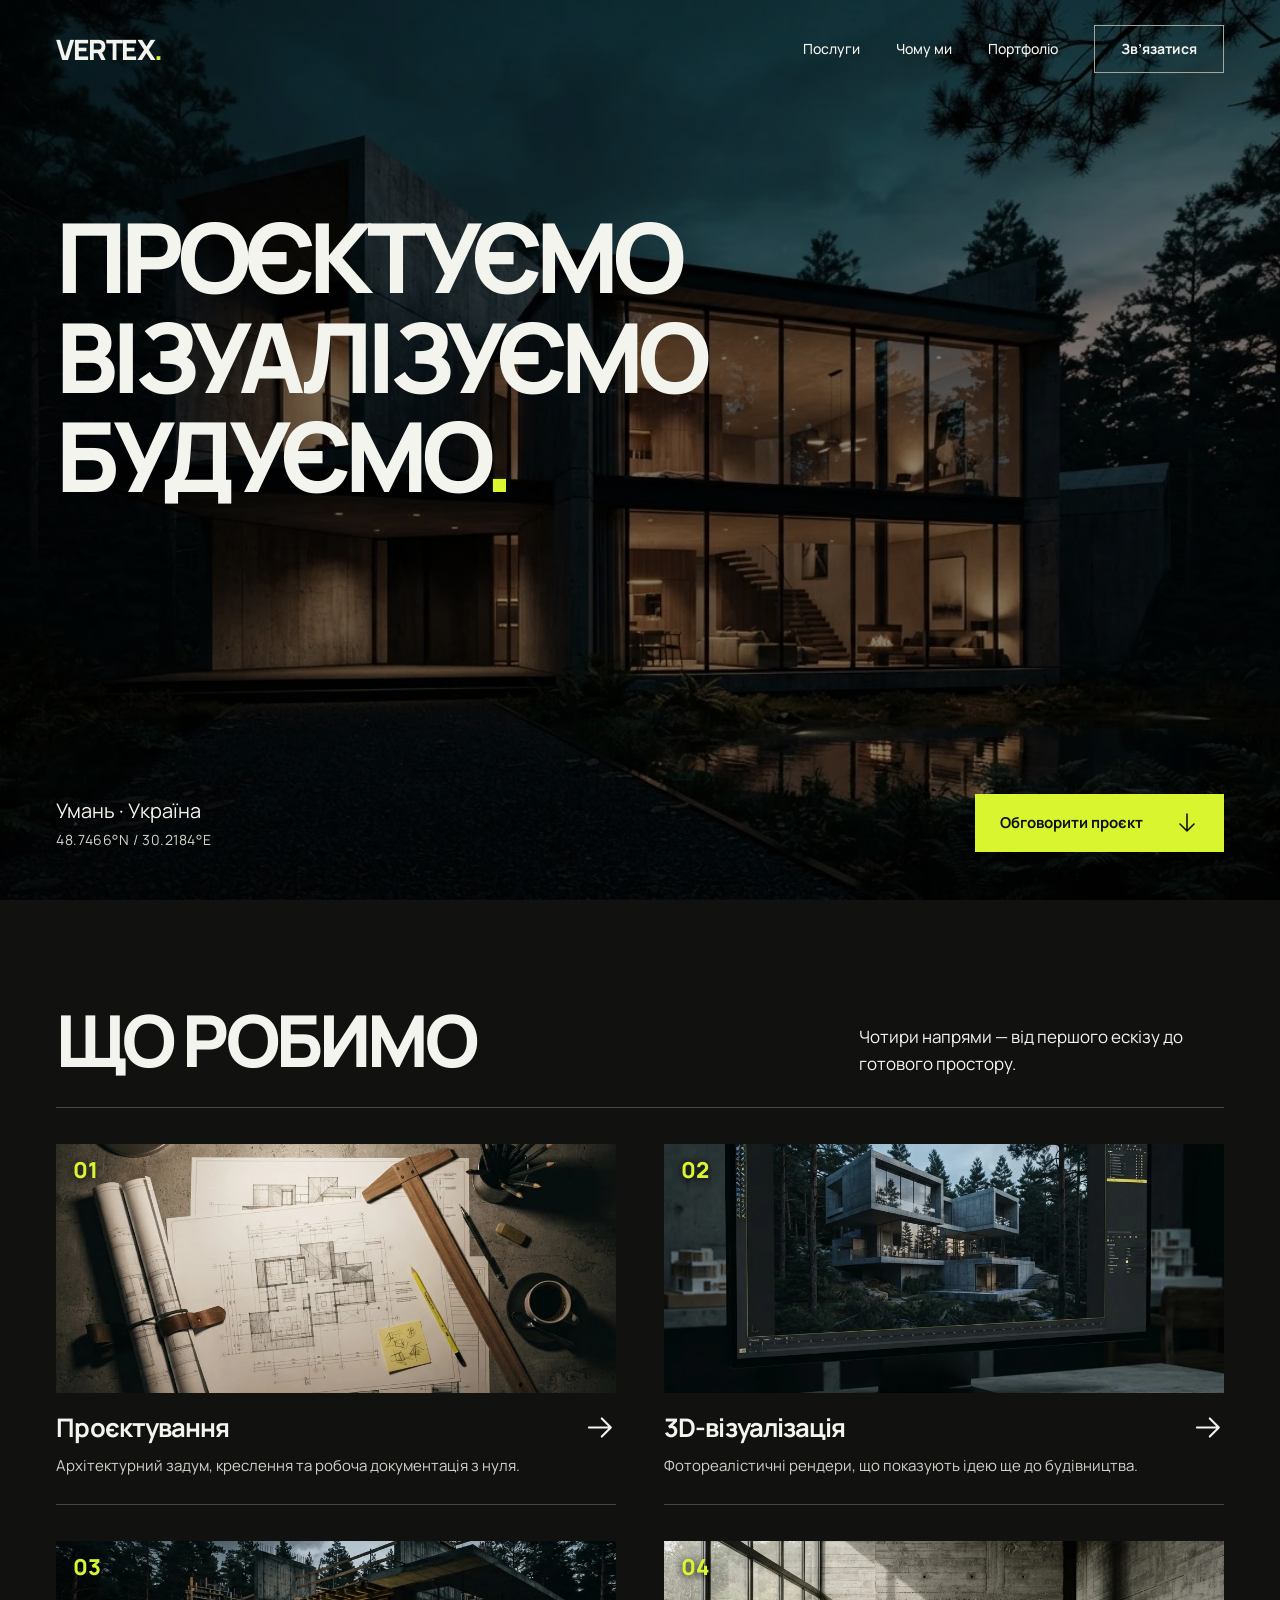
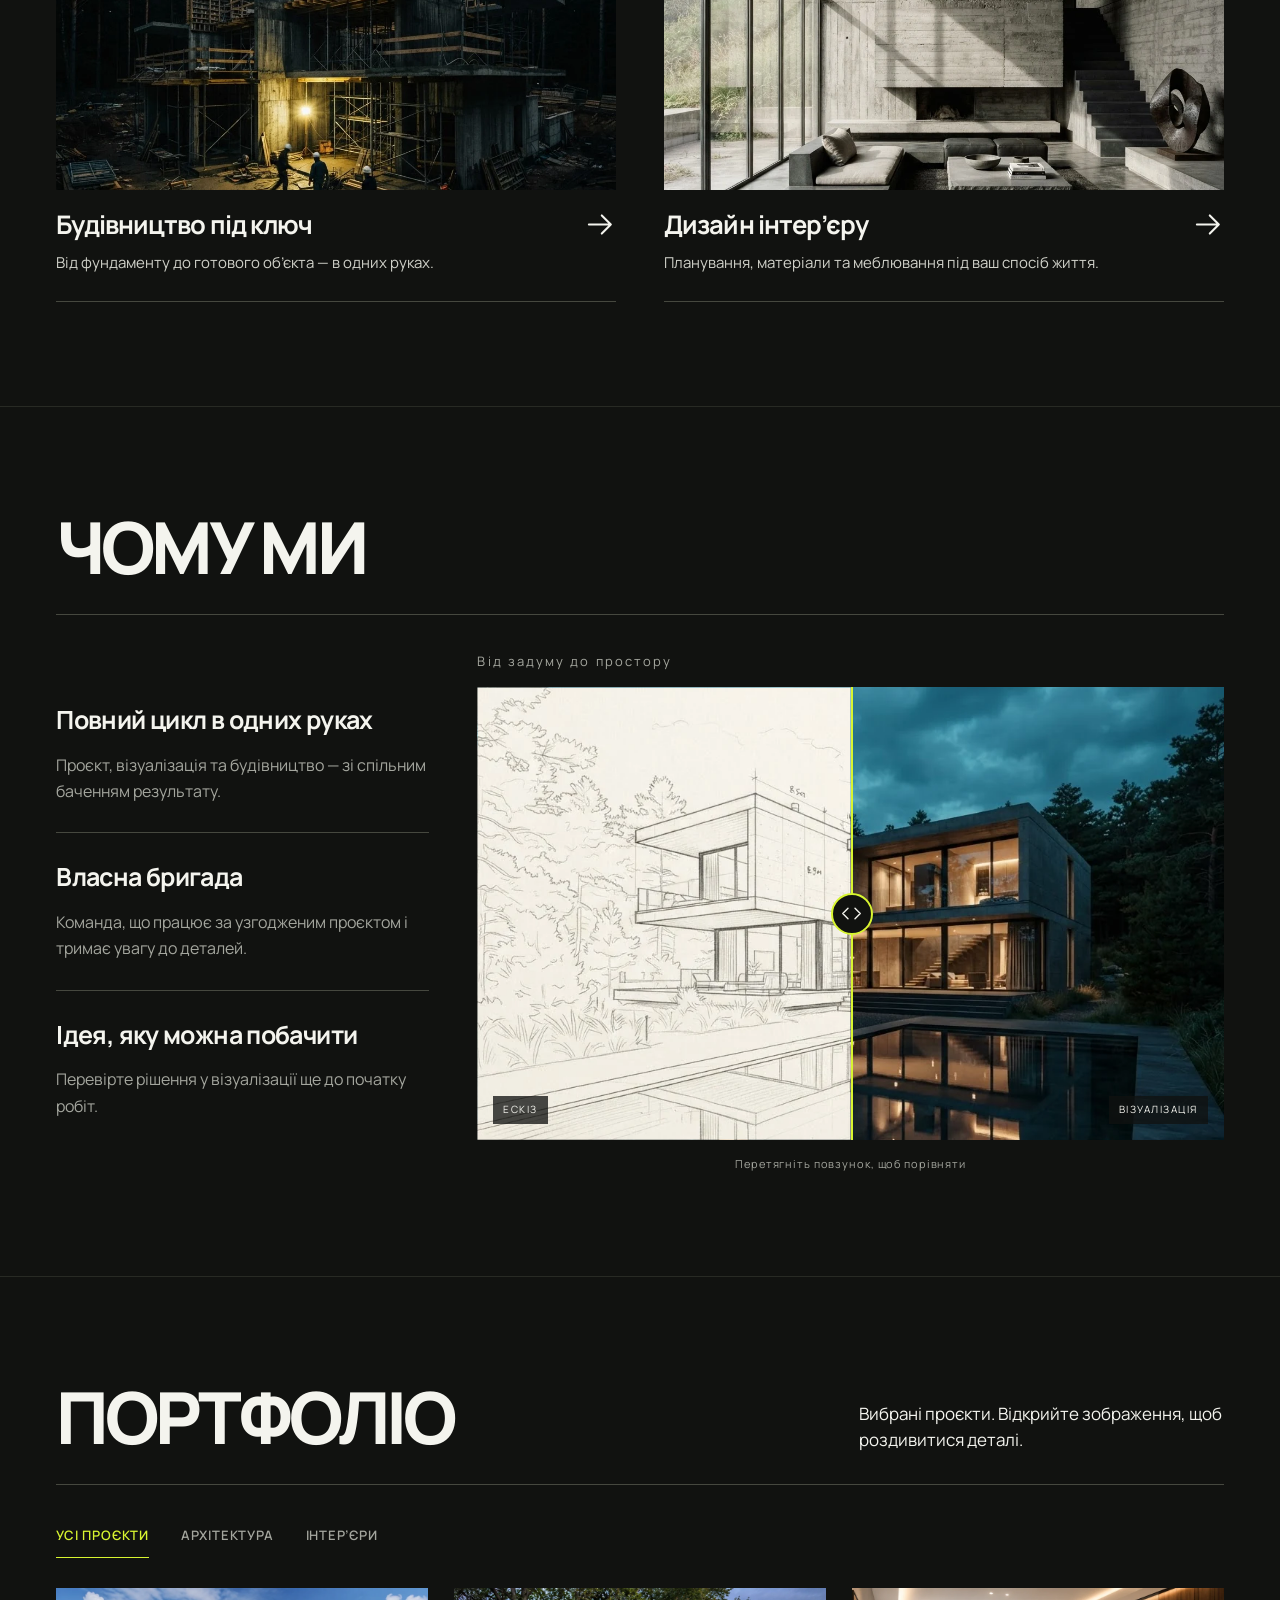
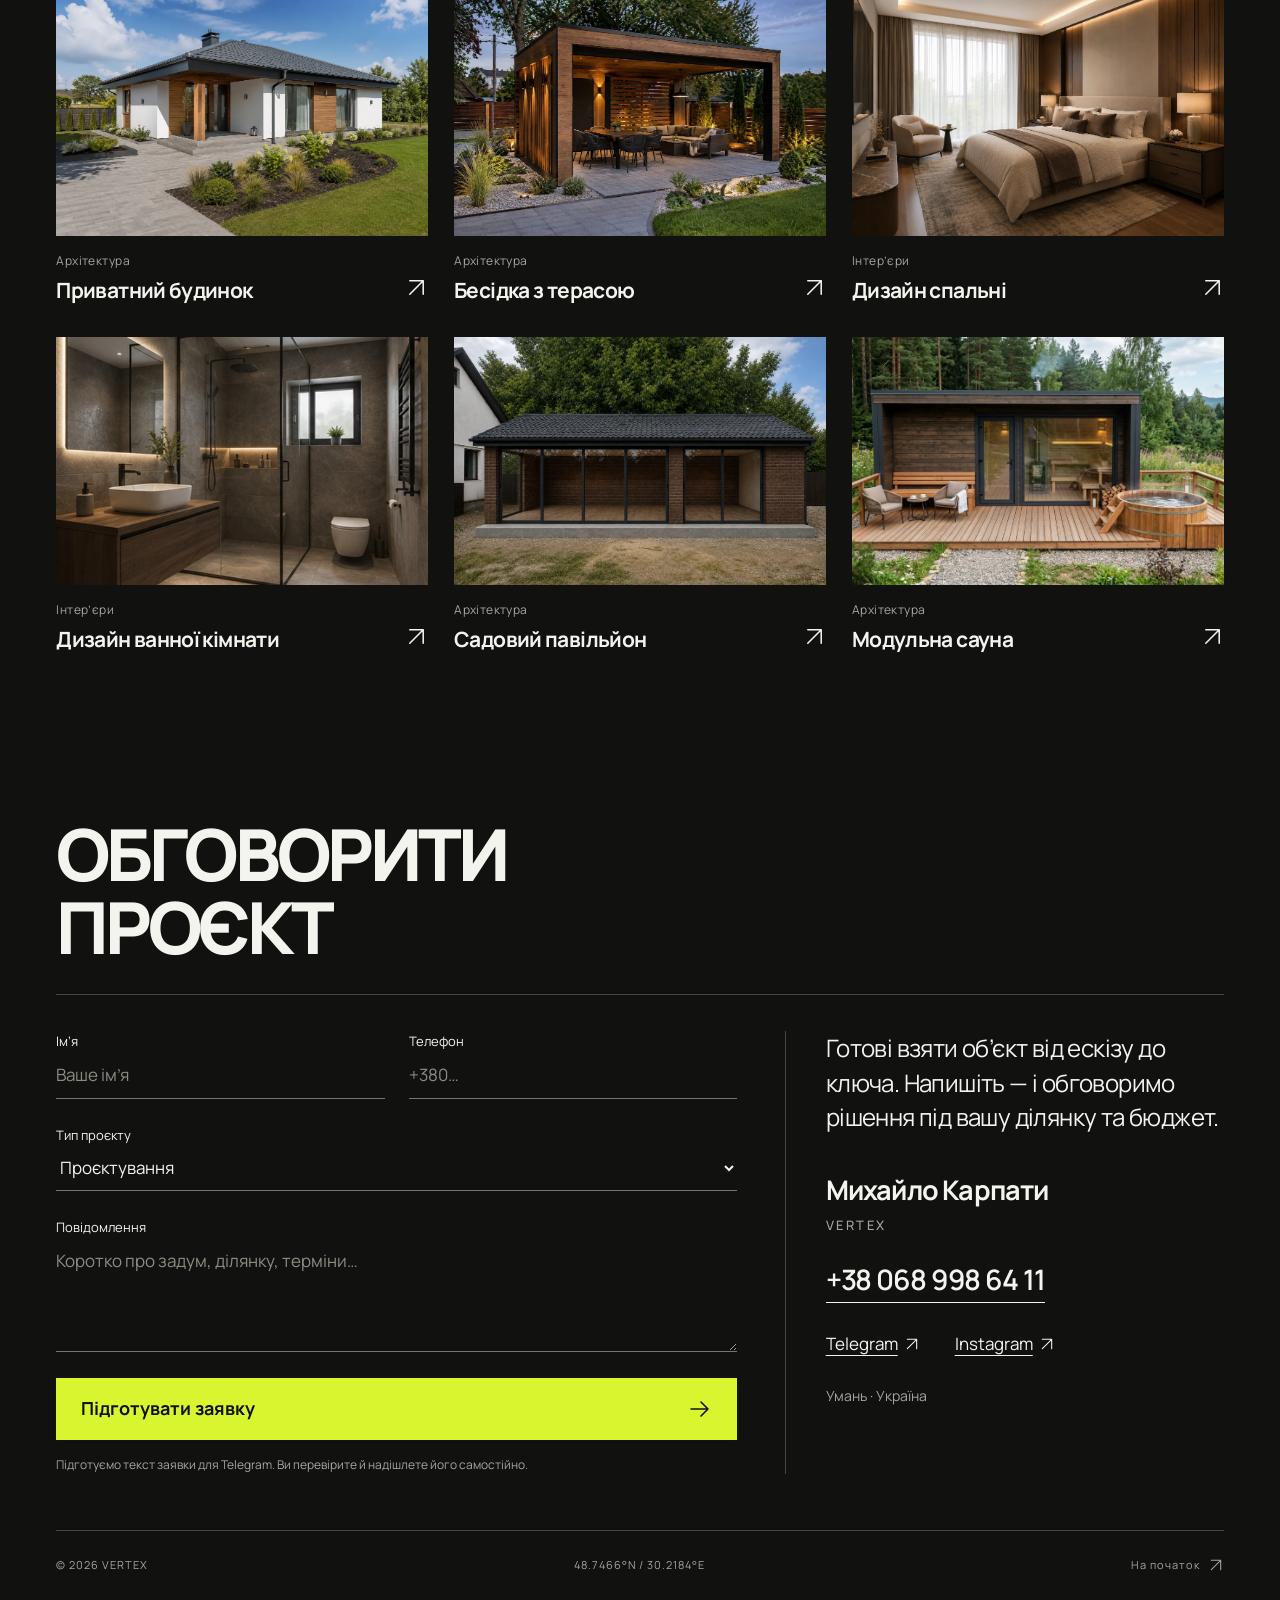
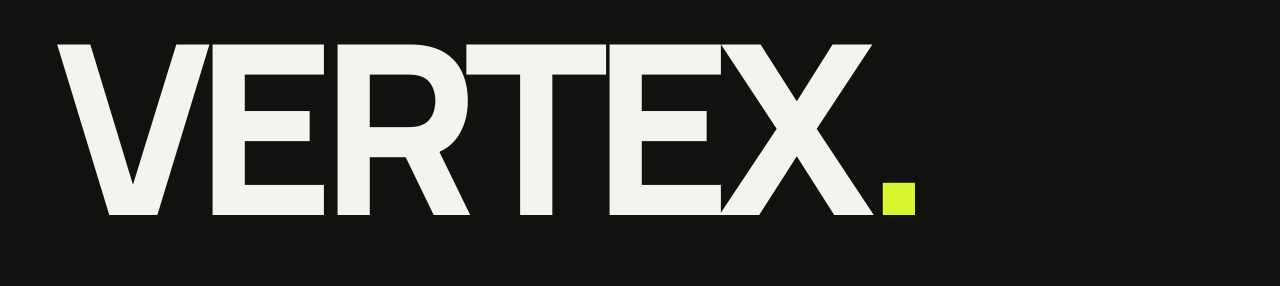
==== index.html @ 47820714 "Publish independent VERTEX website" ====
<!doctype html>
<html lang="uk">
<head>
  <meta charset="utf-8">
  <meta name="viewport" content="width=device-width,initial-scale=1">
  <meta name="theme-color" content="#111210">
  <title>VERTEX — архітектура, візуалізація та дизайн в Умані</title>
  <meta name="description" content="VERTEX: проєктування, 3D-візуалізація, будівництво під ключ та дизайн інтер’єру в Умані. Від першого ескізу до готового простору. Михайло Карпати, +380689986411.">
  <link rel="canonical" href="https://vlad15121992.github.io/vertex/">
  <meta property="og:type" content="website">
  <meta property="og:locale" content="uk_UA">
  <meta property="og:title" content="VERTEX — проєктуємо, візуалізуємо, будуємо">
  <meta property="og:description" content="Архітектура та дизайн інтер’єру. Умань, Україна.">
  <meta property="og:url" content="https://vlad15121992.github.io/vertex/">
  <meta property="og:image" content="https://vlad15121992.github.io/vertex/assets/hero.webp">
  <meta name="twitter:card" content="summary_large_image">
  <link rel="icon" href="./favicon.svg" type="image/svg+xml">
  <link rel="preload" href="./assets/hero.webp" as="image" fetchpriority="high">
  <link rel="stylesheet" href="./assets/fonts.css">
  <link rel="stylesheet" href="./styles.css">
  <script src="./app.js" defer></script>
</head>
<body>
  <svg class="icon-definitions" xmlns="http://www.w3.org/2000/svg" aria-hidden="true"><defs>
    <symbol id="arrow-right" viewBox="0 0 24 24"><path d="M3 12h17M13 5l7 7-7 7"/></symbol>
    <symbol id="arrow-diagonal" viewBox="0 0 24 24"><path d="M5 19 19 5M5 5h14v14"/></symbol>
    <symbol id="arrow-down" viewBox="0 0 24 24"><path d="M12 3v17M5 13l7 7 7-7"/></symbol>
    <symbol id="arrow-left" viewBox="0 0 24 24"><path d="M21 12H4M11 5l-7 7 7 7"/></symbol>
    <symbol id="close-icon" viewBox="0 0 24 24"><path d="m5 5 14 14M19 5 5 19"/></symbol>
    <symbol id="menu-icon" viewBox="0 0 24 24"><path d="M3 7h18M3 17h18"/></symbol>
    <symbol id="compare-icon" viewBox="0 0 24 24"><path d="m8 6-6 6 6 6m8-12 6 6-6 6"/></symbol>
  </defs></svg>
  <a class="skip-link" href="#main">Перейти до вмісту</a>
  <header class="site-header" id="site-header">
    <a class="brand" href="#top" aria-label="VERTEX — на початок">VERTEX<span>.</span></a>
    <button class="menu-toggle" type="button" aria-expanded="false" aria-controls="main-nav">Меню <svg class="icon" aria-hidden="true"><use href="#menu-icon"/></svg></button>
    <nav class="main-nav" id="main-nav" aria-label="Головна навігація">
      <a href="#services">Послуги</a><a href="#why">Чому ми</a><a href="#portfolio">Портфоліо</a><a class="nav-contact" href="#contact">Зв’язатися</a>
    </nav>
  </header>
  <main id="main">
    <section class="hero" id="top" aria-labelledby="hero-title">
      <img class="hero-image" src="./assets/hero.webp" width="1376" height="768" alt="Архітектурна візуалізація бетонного будинку серед сосен" fetchpriority="high">
      <div class="hero-content container">
        <h1 id="hero-title"><span>ПРОЄКТУЄМО</span><span>ВІЗУАЛІЗУЄМО</span><span>БУДУЄМО<span class="accent">.</span></span></h1>
        <div class="hero-bottom"><p class="location">Умань · Україна<span>48.7466°N / 30.2184°E</span></p><a class="button primary" href="#contact">Обговорити проєкт <svg class="icon" aria-hidden="true"><use href="#arrow-down"/></svg></a></div>
      </div>
    </section>
    <section class="section container" id="services" aria-labelledby="services-title">
      <div class="section-heading"><h2 id="services-title">ЩО РОБИМО</h2><p>Чотири напрями — від першого ескізу до готового простору.</p></div>
      <div class="services-grid">
        <article class="service"><a href="#contact" data-service="Проєктування"><div class="service-image"><img src="./assets/service-architecture.webp" width="1024" height="1024" alt="Креслення та архітектурний ескіз на робочому столі" loading="lazy" decoding="async"><span>01</span></div><div class="service-title"><h3>Проєктування</h3><svg class="icon" aria-hidden="true"><use href="#arrow-right"/></svg></div><p>Архітектурний задум, креслення та робоча документація з нуля.</p></a></article>
        <article class="service"><a href="#contact" data-service="3D-візуалізація"><div class="service-image"><img src="./assets/service-visualization.webp" width="1024" height="1024" alt="Архітектурна 3D-візуалізація на моніторі" loading="lazy" decoding="async"><span>02</span></div><div class="service-title"><h3>3D-візуалізація</h3><svg class="icon" aria-hidden="true"><use href="#arrow-right"/></svg></div><p>Фотореалістичні рендери, що показують ідею ще до будівництва.</p></a></article>
        <article class="service"><a href="#contact" data-service="Будівництво під ключ"><div class="service-image"><img src="./assets/service-construction.webp" width="1024" height="1024" alt="Будівництво бетонного будинку" loading="lazy" decoding="async"><span>03</span></div><div class="service-title"><h3>Будівництво під ключ</h3><svg class="icon" aria-hidden="true"><use href="#arrow-right"/></svg></div><p>Від фундаменту до готового об’єкта — в одних руках.</p></a></article>
        <article class="service"><a href="#contact" data-service="Дизайн інтер’єру"><div class="service-image"><img src="./assets/service-interior.webp" width="1024" height="1024" alt="Візуалізація мінімалістичного інтер’єру з природними матеріалами" loading="lazy" decoding="async"><span>04</span></div><div class="service-title"><h3>Дизайн інтер’єру</h3><svg class="icon" aria-hidden="true"><use href="#arrow-right"/></svg></div><p>Планування, матеріали та меблювання під ваш спосіб життя.</p></a></article>
      </div>
    </section>
    <section class="section section-why" id="why" aria-labelledby="why-title"><div class="container">
      <div class="section-heading"><h2 id="why-title">ЧОМУ МИ</h2></div>
      <div class="why-layout">
        <div class="reasons"><article><h3>Повний цикл в одних руках</h3><p>Проєкт, візуалізація та будівництво — зі спільним баченням результату.</p></article><article><h3>Власна бригада</h3><p>Команда, що працює за узгодженим проєктом і тримає увагу до деталей.</p></article><article><h3>Ідея, яку можна побачити</h3><p>Перевірте рішення у візуалізації ще до початку робіт.</p></article></div>
        <figure class="comparison"><figcaption>Від задуму до простору</figcaption><div class="compare" id="comparison" style="--position:50%"><img src="./assets/comparison-render.webp" width="1024" height="1024" alt="Візуалізація бетонної вілли" loading="lazy" decoding="async"><div class="compare-before"><img src="./assets/comparison-sketch.webp" width="1024" height="1024" alt="Архітектурний ескіз цієї вілли" loading="lazy" decoding="async"></div><span class="compare-label label-before">ЕСКІЗ</span><span class="compare-label label-after">ВІЗУАЛІЗАЦІЯ</span><div class="compare-line" aria-hidden="true"><span><svg class="icon"><use href="#compare-icon"/></svg></span></div><input id="compare-range" type="range" min="0" max="100" value="50" aria-label="Порівняти ескіз і візуалізацію" aria-valuetext="Ескіз 50%, візуалізація 50%"></div><p class="compare-help">Перетягніть повзунок, щоб порівняти</p></figure>
      </div>
    </div></section>
    <section class="section container" id="portfolio" aria-labelledby="portfolio-title">
      <div class="section-heading"><h2 id="portfolio-title">ПОРТФОЛІО</h2><p>Вибрані проєкти. Відкрийте зображення, щоб роздивитися деталі.</p></div>
      <div class="portfolio-filters" role="group" aria-label="Фільтр портфоліо"><button type="button" data-filter="all" aria-pressed="true">Усі проєкти</button><button type="button" data-filter="architecture" aria-pressed="false">Архітектура</button><button type="button" data-filter="interior" aria-pressed="false">Інтер’єри</button></div>
      <div class="portfolio-grid" id="portfolio-grid">
        <button class="project" type="button" data-category="architecture" data-project="0" aria-label="Відкрити проєкт: Приватний будинок"><div class="project-image"><img src="./assets/project-house.webp" width="1024" height="683" alt="Приватний будинок — проєкт VERTEX" loading="lazy" decoding="async"></div><span class="project-meta">Архітектура</span><span class="project-title">Приватний будинок<svg class="icon" aria-hidden="true"><use href="#arrow-diagonal"/></svg></span></button>
        <button class="project" type="button" data-category="architecture" data-project="1" aria-label="Відкрити проєкт: Бесідка з терасою"><div class="project-image"><img src="./assets/project-gazebo.webp" width="1024" height="683" alt="Бесідка з терасою — проєкт VERTEX" loading="lazy" decoding="async"></div><span class="project-meta">Архітектура</span><span class="project-title">Бесідка з терасою<svg class="icon" aria-hidden="true"><use href="#arrow-diagonal"/></svg></span></button>
        <button class="project" type="button" data-category="interior" data-project="2" aria-label="Відкрити проєкт: Дизайн спальні"><div class="project-image"><img src="./assets/project-bedroom.webp" width="1024" height="683" alt="Дизайн спальні — проєкт VERTEX" loading="lazy" decoding="async"></div><span class="project-meta">Інтер’єри</span><span class="project-title">Дизайн спальні<svg class="icon" aria-hidden="true"><use href="#arrow-diagonal"/></svg></span></button>
        <button class="project" type="button" data-category="interior" data-project="3" aria-label="Відкрити проєкт: Дизайн ванної кімнати"><div class="project-image"><img src="./assets/project-bathroom.webp" width="1024" height="768" alt="Дизайн ванної кімнати — проєкт VERTEX" loading="lazy" decoding="async"></div><span class="project-meta">Інтер’єри</span><span class="project-title">Дизайн ванної кімнати<svg class="icon" aria-hidden="true"><use href="#arrow-diagonal"/></svg></span></button>
        <button class="project" type="button" data-category="architecture" data-project="4" aria-label="Відкрити проєкт: Садовий павільйон"><div class="project-image"><img src="./assets/project-pavilion.webp" width="1024" height="768" alt="Садовий павільйон — проєкт VERTEX" loading="lazy" decoding="async"></div><span class="project-meta">Архітектура</span><span class="project-title">Садовий павільйон<svg class="icon" aria-hidden="true"><use href="#arrow-diagonal"/></svg></span></button>
        <button class="project" type="button" data-category="architecture" data-project="5" aria-label="Відкрити проєкт: Модульна сауна"><div class="project-image"><img src="./assets/project-sauna.webp" width="1024" height="572" alt="Модульна сауна — проєкт VERTEX" loading="lazy" decoding="async"></div><span class="project-meta">Архітектура</span><span class="project-title">Модульна сауна<svg class="icon" aria-hidden="true"><use href="#arrow-diagonal"/></svg></span></button>
      </div>
      <p class="sr-only" id="filter-status" role="status" aria-live="polite"></p>
    </section>
    <section class="section container contact-section" id="contact" aria-labelledby="contact-title">
      <div class="section-heading"><h2 id="contact-title">ОБГОВОРИТИ<br>ПРОЄКТ</h2></div>
      <div class="contact-layout"><form id="contact-form">
        <div class="form-row"><label>Ім’я<input name="name" placeholder="Ваше ім’я" autocomplete="name" required minlength="2" maxlength="80"></label><label>Телефон<input name="phone" type="tel" aria-label="Телефон" placeholder="+380…" autocomplete="tel" inputmode="tel" required maxlength="24" aria-describedby="phone-error"><span class="field-error" id="phone-error" hidden>Вкажіть номер телефону: від 9 до 15 цифр.</span></label></div>
        <label>Тип проєкту<select name="service" id="service-select"><option>Проєктування</option><option>3D-візуалізація</option><option>Будівництво під ключ</option><option>Дизайн інтер’єру</option></select></label>
        <label>Повідомлення<textarea name="message" placeholder="Коротко про задум, ділянку, терміни…" rows="3" maxlength="2000"></textarea></label>
        <button class="button primary form-submit" type="submit">Підготувати заявку<svg class="icon" aria-hidden="true"><use href="#arrow-right"/></svg></button>
        <p class="form-note" id="form-note">Підготуємо текст заявки для Telegram. Ви перевірите й надішлете його самостійно.</p>
        <noscript><p>Щоб підготувати заявку, увімкніть JavaScript або напишіть безпосередньо в <a href="https://t.me/vertex_arch">Telegram</a>.</p></noscript>
      </form><div class="contact-details"><p class="contact-intro">Готові взяти об’єкт від ескізу до ключа. Напишіть — і обговоримо рішення під вашу ділянку та бюджет.</p><p class="contact-name">Михайло Карпати<span>VERTEX</span></p><a class="phone-link" href="tel:+380689986411">+38 068 998 64 11</a><div class="social-links"><a href="https://t.me/vertex_arch" target="_blank" rel="noopener noreferrer">Telegram<svg class="icon" aria-hidden="true"><use href="#arrow-diagonal"/></svg></a><a href="https://instagram.com/vertex_arch" target="_blank" rel="noopener noreferrer">Instagram<svg class="icon" aria-hidden="true"><use href="#arrow-diagonal"/></svg></a></div><p class="contact-location">Умань · Україна</p></div></div>
    </section>
  </main>
  <footer class="container site-footer"><div class="footer-meta"><span>© <span id="year">2026</span> VERTEX</span><span>48.7466°N / 30.2184°E</span><a href="#top">На початок<svg class="icon" aria-hidden="true"><use href="#arrow-diagonal"/></svg></a></div><a class="footer-wordmark" href="#top" aria-label="VERTEX — на початок">VERTEX<span>.</span></a></footer>
  <dialog class="lightbox" id="project-dialog" aria-labelledby="lightbox-title"><div class="lightbox-toolbar"><div><span class="lightbox-category" id="lightbox-category"></span><h2 id="lightbox-title"></h2></div><button class="icon-button" type="button" data-close="project-dialog" aria-label="Закрити зображення"><svg class="icon" aria-hidden="true"><use href="#close-icon"/></svg></button></div><div class="lightbox-stage"><img id="lightbox-image" alt=""><button class="icon-button lightbox-prev" type="button" aria-label="Попередній проєкт"><svg class="icon" aria-hidden="true"><use href="#arrow-left"/></svg></button><button class="icon-button lightbox-next" type="button" aria-label="Наступний проєкт"><svg class="icon" aria-hidden="true"><use href="#arrow-right"/></svg></button></div><div class="lightbox-bottom"><p id="lightbox-count" aria-live="polite"></p><a class="button primary" href="#contact" id="lightbox-contact">Обговорити схожий проєкт<svg class="icon" aria-hidden="true"><use href="#arrow-diagonal"/></svg></a></div></dialog>
  <dialog class="request-dialog" id="request-dialog" aria-labelledby="request-title"><div class="request-heading"><h2 id="request-title">Ваша заявка</h2><button class="icon-button" type="button" data-close="request-dialog" aria-label="Закрити заявку"><svg class="icon" aria-hidden="true"><use href="#close-icon"/></svg></button></div><p>Перевірте текст. Скопіюйте його, відкрийте Telegram та вставте в чат VERTEX.</p><label class="sr-only" for="request-text">Підготовлений текст заявки</label><textarea id="request-text" rows="8" readonly></textarea><div class="request-actions"><button class="button primary" id="copy-request" type="button">Скопіювати текст<svg class="icon" aria-hidden="true"><use href="#arrow-right"/></svg></button><a class="button secondary" href="https://t.me/vertex_arch" target="_blank" rel="noopener noreferrer">Відкрити Telegram<svg class="icon" aria-hidden="true"><use href="#arrow-diagonal"/></svg></a></div><p class="copy-status" id="copy-status" role="status" aria-live="polite">Заявка ще не надіслана. Надішліть її в чаті.</p></dialog>
</body>
</html>
---- assets/fonts.css ----
@font-face {
  font-family: 'Manrope';
  font-style: normal;
  font-weight: 400;
  font-display: swap;
  src: url(./manrope-0.ttf) format('truetype');
}
@font-face {
  font-family: 'Manrope';
  font-style: normal;
  font-weight: 500;
  font-display: swap;
  src: url(./manrope-1.ttf) format('truetype');
}
@font-face {
  font-family: 'Manrope';
  font-style: normal;
  font-weight: 600;
  font-display: swap;
  src: url(./manrope-2.ttf) format('truetype');
}
@font-face {
  font-family: 'Manrope';
  font-style: normal;
  font-weight: 700;
  font-display: swap;
  src: url(./manrope-3.ttf) format('truetype');
}
@font-face {
  font-family: 'Manrope';
  font-style: normal;
  font-weight: 800;
  font-display: swap;
  src: url(./manrope-4.ttf) format('truetype');
}
---- styles.css ----
:root{color-scheme:dark;--bg:#111210;--text:#f4f4ee;--muted:#a4a69e;--line:#46483f;--accent:#d8f530;--gutter:clamp(20px,4.4vw,72px);--font:'Manrope',Arial,sans-serif}
*{box-sizing:border-box}html{scroll-behavior:smooth;scroll-padding-top:100px}body{margin:0;background:var(--bg);color:var(--text);font-family:var(--font);font-size:16px;line-height:1.55}body.modal-open{overflow:hidden}a{color:inherit;text-decoration:none}button,input,select,textarea{font:inherit}button,a,input,select,textarea{-webkit-tap-highlight-color:transparent}button{color:inherit;cursor:pointer}button:disabled{cursor:default}img{display:block;max-width:100%}figure,p,h1,h2,h3{margin:0}button{border:0}::selection{background:var(--accent);color:var(--bg)}:focus-visible{outline:2px solid var(--accent);outline-offset:6px}[hidden]{display:none!important}.container{width:100%;max-width:1680px;margin-inline:auto;padding-inline:var(--gutter)}.icon-definitions{position:absolute;width:0;height:0;overflow:hidden}.icon{width:24px;height:24px;flex-shrink:0;fill:none;stroke:currentColor;stroke-width:1.6;stroke-linecap:round;stroke-linejoin:round}.accent,.brand span,.footer-wordmark span{color:var(--accent)}.sr-only{position:absolute;width:1px;height:1px;padding:0;margin:-1px;overflow:hidden;clip:rect(0,0,0,0);white-space:nowrap;border:0}.skip-link{position:fixed;top:12px;left:20px;z-index:100;background:var(--accent);color:var(--bg);padding:12px 20px;transform:translateY(-180%)}.skip-link:focus{transform:none}
.site-header{position:fixed;top:0;left:0;z-index:30;display:flex;align-items:center;justify-content:space-between;width:100%;padding:25px var(--gutter);transition:background .25s,border-color .25s;border-bottom:1px solid transparent}.site-header.is-scrolled{background:rgba(17,18,16,.97);border-color:var(--line)}.brand{font-size:28px;font-weight:800;letter-spacing:-1.5px;line-height:1}.main-nav{display:flex;align-items:center;gap:36px;font-size:14px;font-weight:500}.main-nav>a{transition:color .2s}.main-nav>a:hover{color:var(--accent)}.main-nav .nav-contact{border:1px solid #a4a69e;padding:12px 26px;font-weight:700}.main-nav .nav-contact:hover{border-color:var(--accent)}.menu-toggle{display:none;align-items:center;gap:12px;background:transparent;font-size:14px;padding:8px 0}
.hero{position:relative;min-height:740px;height:min(960px,100svh);isolation:isolate;overflow:hidden}.hero-image{position:absolute;inset:0;width:100%;height:100%;object-fit:cover;object-position:center;z-index:-2}.hero::after{content:'';position:absolute;inset:0;background:rgba(0,0,0,.47);z-index:-1}.hero-content{height:100%;display:flex;flex-direction:column;justify-content:center;padding-top:clamp(180px,23vh,230px);padding-bottom:48px}.hero h1{font-weight:800;font-size:clamp(40px,7.55vw,126px);letter-spacing:-.062em;line-height:1.03}.hero h1>span{display:block}.hero h1 .accent{display:inline}.hero-bottom{display:flex;justify-content:space-between;align-items:flex-end;gap:24px;margin-top:auto;padding-top:68px}.location{font-size:20px;line-height:1.7}.location>span{display:block;font-size:14px;color:#d3d4cc;letter-spacing:.04em}.button{display:inline-flex;align-items:center;justify-content:space-between;gap:32px;min-height:58px;padding:16px 24px;font-size:15px;font-weight:700;border:1px solid transparent;transition:background .2s,color .2s,transform .2s}.primary{background:var(--accent);color:var(--bg)}.primary:hover{background:#e6ff53}.secondary{background:transparent;border-color:var(--line)}.secondary:hover{border-color:var(--accent);color:var(--accent)}
.section{padding-block:104px}.section-heading{display:flex;justify-content:space-between;align-items:flex-end;gap:40px;border-bottom:1px solid var(--line);padding-bottom:30px;margin-bottom:36px}.section-heading h2{font-size:clamp(38px,5.6vw,82px);font-weight:800;line-height:1.02;letter-spacing:-.055em}.section-heading>p{max-width:365px;font-size:17px;line-height:1.55;color:var(--text)}.services-grid{display:grid;grid-template-columns:repeat(2,minmax(0,1fr));gap:36px 48px}.service{padding-bottom:26px;border-bottom:1px solid var(--line)}.service-image{position:relative;overflow:hidden;aspect-ratio:2.25}.service-image img{width:100%;height:100%;object-fit:cover;transition:transform .5s}.service-image>span{position:absolute;top:15px;left:17px;color:var(--accent);font-size:22px;font-weight:800;line-height:1;text-shadow:0 1px 8px #000}.service-title{display:flex;align-items:center;justify-content:space-between;gap:18px;margin-top:18px}.service-title h3{font-size:clamp(21px,2vw,29px);line-height:1.3;font-weight:700;letter-spacing:-.035em}.service-title .icon{width:31px;height:31px;transition:transform .25s}.service p{margin-top:10px;font-size:15px;line-height:1.6;color:#d0d1c9}.service a:hover .service-image img{transform:scale(1.035)}.service a:hover .icon{transform:translateX(5px);color:var(--accent)}
.section-why{border-block:1px solid #282a24}.why-layout{display:grid;grid-template-columns:minmax(270px,.85fr) minmax(0,1.7fr);gap:48px;align-items:center}.reasons article{padding-block:28px;border-bottom:1px solid var(--line)}.reasons article:first-child{padding-top:0}.reasons article:last-child{padding-bottom:0;border:0}.reasons h3{font-size:25px;line-height:1.3;letter-spacing:-.025em;font-weight:700}.reasons p{margin-top:15px;color:var(--muted);font-size:16px;line-height:1.65}.comparison figcaption{font-size:13px;letter-spacing:.16em;color:var(--muted);margin-bottom:16px}.compare{position:relative;width:100%;aspect-ratio:1.65;overflow:hidden}.compare>img,.compare-before,.compare-before img{position:absolute;inset:0;width:100%;height:100%}.compare img{object-fit:cover;object-position:center}.compare-before{clip-path:inset(0 calc(100% - var(--position)) 0 0)}.compare-line{position:absolute;top:0;bottom:0;left:var(--position);width:2px;background:var(--accent);pointer-events:none}.compare-line>span{position:absolute;top:50%;left:50%;transform:translate(-50%,-50%);border:2px solid var(--accent);width:42px;height:42px;border-radius:50%;display:flex;align-items:center;justify-content:center;background:var(--bg)}.compare-line .icon{width:21px;height:21px}.compare-label{position:absolute;bottom:16px;background:rgba(17,18,16,.76);color:var(--text);font-size:10px;letter-spacing:.15em;padding:6px 10px;pointer-events:none}.label-before{left:16px}.label-after{right:16px}.compare input{position:absolute;inset:0;opacity:0;width:100%;height:100%;margin:0;cursor:col-resize;touch-action:pan-y}.compare:focus-within{outline:2px solid var(--accent);outline-offset:6px}.compare-help{font-size:11px;letter-spacing:.08em;color:var(--muted);text-align:center;margin-top:15px}
.portfolio-filters{display:flex;gap:32px;margin-bottom:30px}.portfolio-filters button{padding:4px 0 12px;color:var(--muted);background:transparent;border-bottom:1px solid transparent;font-size:13px;font-weight:600;letter-spacing:.06em;text-transform:uppercase}.portfolio-filters button[aria-pressed=true]{color:var(--accent);border-color:var(--accent)}.portfolio-filters button:hover{color:var(--text)}.portfolio-grid{display:grid;grid-template-columns:repeat(3,minmax(0,1fr));gap:32px 26px}.project{padding:0;display:block;background:transparent;text-align:left}.project-image{overflow:hidden;aspect-ratio:1.5;background:#22251e}.project img{width:100%;height:100%;object-fit:cover;transition:transform .5s,filter .5s}.project:hover img{transform:scale(1.04)}.project-meta{display:block;color:var(--muted);font-size:12px;letter-spacing:.035em;margin-top:16px}.project-title{display:flex;align-items:flex-start;justify-content:space-between;gap:16px;font-size:21px;font-weight:700;line-height:1.35;letter-spacing:-.03em;margin-top:6px}.project-title .icon{width:23px;height:23px;transition:transform .25s}.project:hover .icon{transform:translate(3px,-3px);color:var(--accent)}
.contact-section{padding-top:60px;padding-bottom:56px}.contact-layout{display:grid;grid-template-columns:1.55fr 1fr;gap:48px}.contact-details{border-left:1px solid var(--line);padding-left:40px}.form-row{display:grid;grid-template-columns:1fr 1fr;gap:24px}form label{display:block;margin-bottom:26px;color:var(--text);font-size:13px}input,select,textarea{width:100%;display:block;color:var(--text);background:transparent;border:0;border-bottom:1px solid #74776b;border-radius:0;font-size:17px;line-height:1.6;padding:10px 0;box-shadow:none}input::placeholder,textarea::placeholder{color:#8a8d82;opacity:1}textarea{resize:vertical;min-height:115px}select{appearance:auto;padding-right:15px}select option{background:var(--bg);color:var(--text)}.form-submit{width:100%;font-size:18px}.form-note{margin-top:15px;font-size:12px;color:var(--muted);max-width:600px;line-height:1.6}.field-error{display:block;color:#ffb6a7;font-size:12px;margin-top:6px}.contact-intro{font-size:24px;line-height:1.45;letter-spacing:-.025em}.contact-name{margin-top:36px;font-size:27px;font-weight:700;line-height:1.4;letter-spacing:-.03em}.contact-name>span{display:block;font-size:13px;letter-spacing:.19em;font-weight:500;margin-top:7px;color:var(--muted)}.phone-link{display:inline-block;margin-top:24px;font-size:clamp(23px,2.2vw,36px);font-weight:600;letter-spacing:-.04em;border-bottom:1px solid;white-space:nowrap}.phone-link:hover{color:var(--accent)}.social-links{display:flex;gap:35px;margin-top:28px}.social-links>a{display:inline-flex;gap:6px;align-items:center;font-size:17px;text-decoration:underline;text-underline-offset:5px}.social-links .icon{width:16px;height:16px}.social-links>a:hover{color:var(--accent)}.contact-location{font-size:14px;color:var(--muted);margin-top:28px}
.site-footer{padding-bottom:24px}.footer-meta{display:flex;align-items:center;justify-content:space-between;gap:24px;border-top:1px solid var(--line);padding-top:25px;font-size:11px;letter-spacing:.09em;color:var(--muted)}.footer-meta>a{display:flex;align-items:center;gap:8px}.footer-meta .icon{width:16px;height:16px}.footer-wordmark{display:block;font-size:clamp(74px,18.5vw,292px);font-weight:800;line-height:1.15;letter-spacing:-.065em;margin-top:15px;white-space:nowrap}
dialog{color:var(--text);background:var(--bg);border:1px solid var(--line);padding:0;max-width:none}dialog::backdrop{background:rgba(0,0,0,.9);backdrop-filter:blur(7px)}.icon-button{width:46px;height:46px;display:flex;align-items:center;justify-content:center;background:#1e211a;border:1px solid var(--line);color:var(--text)}.icon-button:hover{color:var(--accent);border-color:var(--accent)}.lightbox{width:calc(100% - 40px);height:calc(100svh - 40px);max-height:none;overflow:auto}.lightbox-toolbar{display:flex;align-items:center;justify-content:space-between;gap:24px;padding:18px 24px;border-bottom:1px solid var(--line)}.lightbox-category{font-size:11px;color:var(--muted);letter-spacing:.08em}.lightbox h2{font-size:22px;line-height:1.4;font-weight:700;margin-top:3px;letter-spacing:-.03em}.lightbox-stage{position:relative;height:calc(100svh - 220px);min-height:180px;display:flex;justify-content:center;align-items:center;padding:20px 70px}.lightbox-stage>img{max-width:100%;max-height:100%;object-fit:contain}.lightbox-prev,.lightbox-next{position:absolute;top:50%;transform:translateY(-50%)}.lightbox-prev{left:16px}.lightbox-next{right:16px}.lightbox-bottom{display:flex;align-items:center;justify-content:space-between;gap:24px;padding:10px 24px 18px}.lightbox-count{color:var(--muted)}.lightbox-bottom .button{font-size:13px;min-height:48px}.request-dialog{width:min(680px,calc(100% - 32px));max-height:calc(100svh - 32px);padding:28px;overflow:auto}.request-heading{display:flex;align-items:center;justify-content:space-between;gap:20px}.request-heading h2{font-size:30px;letter-spacing:-.04em}.request-dialog>p{color:var(--muted);font-size:14px;margin-top:20px}.request-dialog textarea{margin-top:22px;border:1px solid var(--line);padding:16px;font-size:15px;line-height:1.7;min-height:230px}.request-actions{display:flex;gap:14px;margin-top:22px;flex-wrap:wrap}.request-actions .button{font-size:14px;gap:14px}.request-dialog .copy-status{font-size:12px;color:var(--muted)}
@media(min-width:1680px){.site-header{padding-inline:max(var(--gutter),calc((100vw - 1536px)/2))}}
@media(max-width:1050px){.main-nav{gap:24px}.hero{min-height:660px}.hero h1{font-size:7.7vw}.section-heading>p{max-width:300px;font-size:15px}.services-grid{gap:32px}.why-layout{grid-template-columns:1fr 1.65fr;gap:28px}.reasons h3{font-size:21px}.reasons p{font-size:14px}.contact-layout{gap:28px;grid-template-columns:1.35fr 1fr}.contact-details{padding-left:28px}.contact-intro{font-size:20px}.phone-link{font-size:24px}.project-title{font-size:18px}}
@media(max-width:760px){html{scroll-padding-top:85px}.site-header{padding-block:20px}.brand{font-size:25px}.menu-toggle{display:flex}.main-nav{position:absolute;top:75px;left:0;right:0;display:none;padding:24px var(--gutter) 32px;background:var(--bg);border-bottom:1px solid var(--line);flex-direction:column;align-items:stretch;gap:0}.main-nav.is-open{display:flex}.main-nav>a{padding:15px 0;font-size:21px}.main-nav .nav-contact{padding:15px 18px;margin-top:12px;font-size:16px}.site-header:has(.is-open){background:var(--bg)}.hero{height:88svh;min-height:560px;max-height:800px}.hero-content{padding-top:140px;padding-bottom:28px}.hero-image{object-position:60% center}.hero h1{font-size:8.15vw;letter-spacing:-.065em;line-height:1.2}.hero-bottom{align-items:flex-start;flex-direction:column;gap:26px;padding-top:60px}.location{font-size:16px}.location>span{font-size:11px}.hero-bottom .button{min-height:56px;padding:15px 20px;font-size:14px}.section{padding-block:66px}.section-heading{align-items:flex-start;flex-direction:column;gap:20px;padding-bottom:24px;margin-bottom:28px}.section-heading h2{font-size:clamp(36px,9vw,64px)}.section-heading>p{max-width:440px;font-size:15px}.services-grid{gap:30px 24px}.service-image{aspect-ratio:1.5}.service-image>span{font-size:18px;top:12px;left:12px}.service-title h3{font-size:20px}.service-title .icon{width:24px;height:24px}.service p{font-size:13px}.why-layout{grid-template-columns:1fr;gap:34px}.reasons h3{font-size:23px}.reasons p{font-size:15px}.reasons article{padding-block:22px}.compare{aspect-ratio:1.3}.portfolio-grid{grid-template-columns:repeat(2,minmax(0,1fr));gap:28px 20px}.portfolio-filters{gap:24px}.portfolio-filters button{font-size:11px}.project-title{font-size:17px;gap:6px}.project-title .icon{width:19px;height:19px}.project-meta{font-size:11px}.project-image{aspect-ratio:1.3}.contact-layout{grid-template-columns:1fr;gap:42px}.contact-details{padding:30px 0 0;border:0;border-top:1px solid var(--line)}.contact-intro{max-width:520px;font-size:22px}.phone-link{font-size:31px}.contact-section{padding-bottom:48px}.footer-meta{font-size:9px;gap:12px;flex-wrap:wrap}.footer-wordmark{font-size:18.3vw}.lightbox{width:100%;height:100svh;border:0;margin:0}.lightbox-toolbar{padding:16px}.lightbox h2{font-size:19px}.lightbox-stage{height:calc(100svh - 240px);padding:10px 12px 60px}.lightbox-prev,.lightbox-next{top:auto;bottom:0;transform:none}.lightbox-prev{left:calc(50% - 56px)}.lightbox-next{right:calc(50% - 56px)}.lightbox-bottom{padding:12px 16px;flex-wrap:wrap;gap:10px}.lightbox-bottom .button{width:100%;font-size:13px}.request-dialog{padding:22px}.request-heading h2{font-size:25px}.request-actions{display:grid;grid-template-columns:1fr}}
@media(max-width:480px){.services-grid,.portfolio-grid{grid-template-columns:1fr}.service-image{aspect-ratio:1.8}.service-title h3{font-size:24px}.service p{font-size:14px}.project-image{aspect-ratio:1.5}.project-title{font-size:22px}.portfolio-filters{gap:22px}.project-meta{font-size:12px}.form-row{grid-template-columns:1fr;gap:0}.contact-intro{font-size:21px}.compare-label{font-size:9px;letter-spacing:.08em;padding:5px 7px}.label-before{left:10px}.label-after{right:10px}.footer-meta>a{display:none}.hero h1{font-size:8.2vw}.hero{min-height:550px}.form-submit{font-size:16px}.request-dialog>p{font-size:13px}}
@media(prefers-reduced-motion:reduce){html{scroll-behavior:auto}*,*::before,*::after{transition:none!important;animation:none!important}}
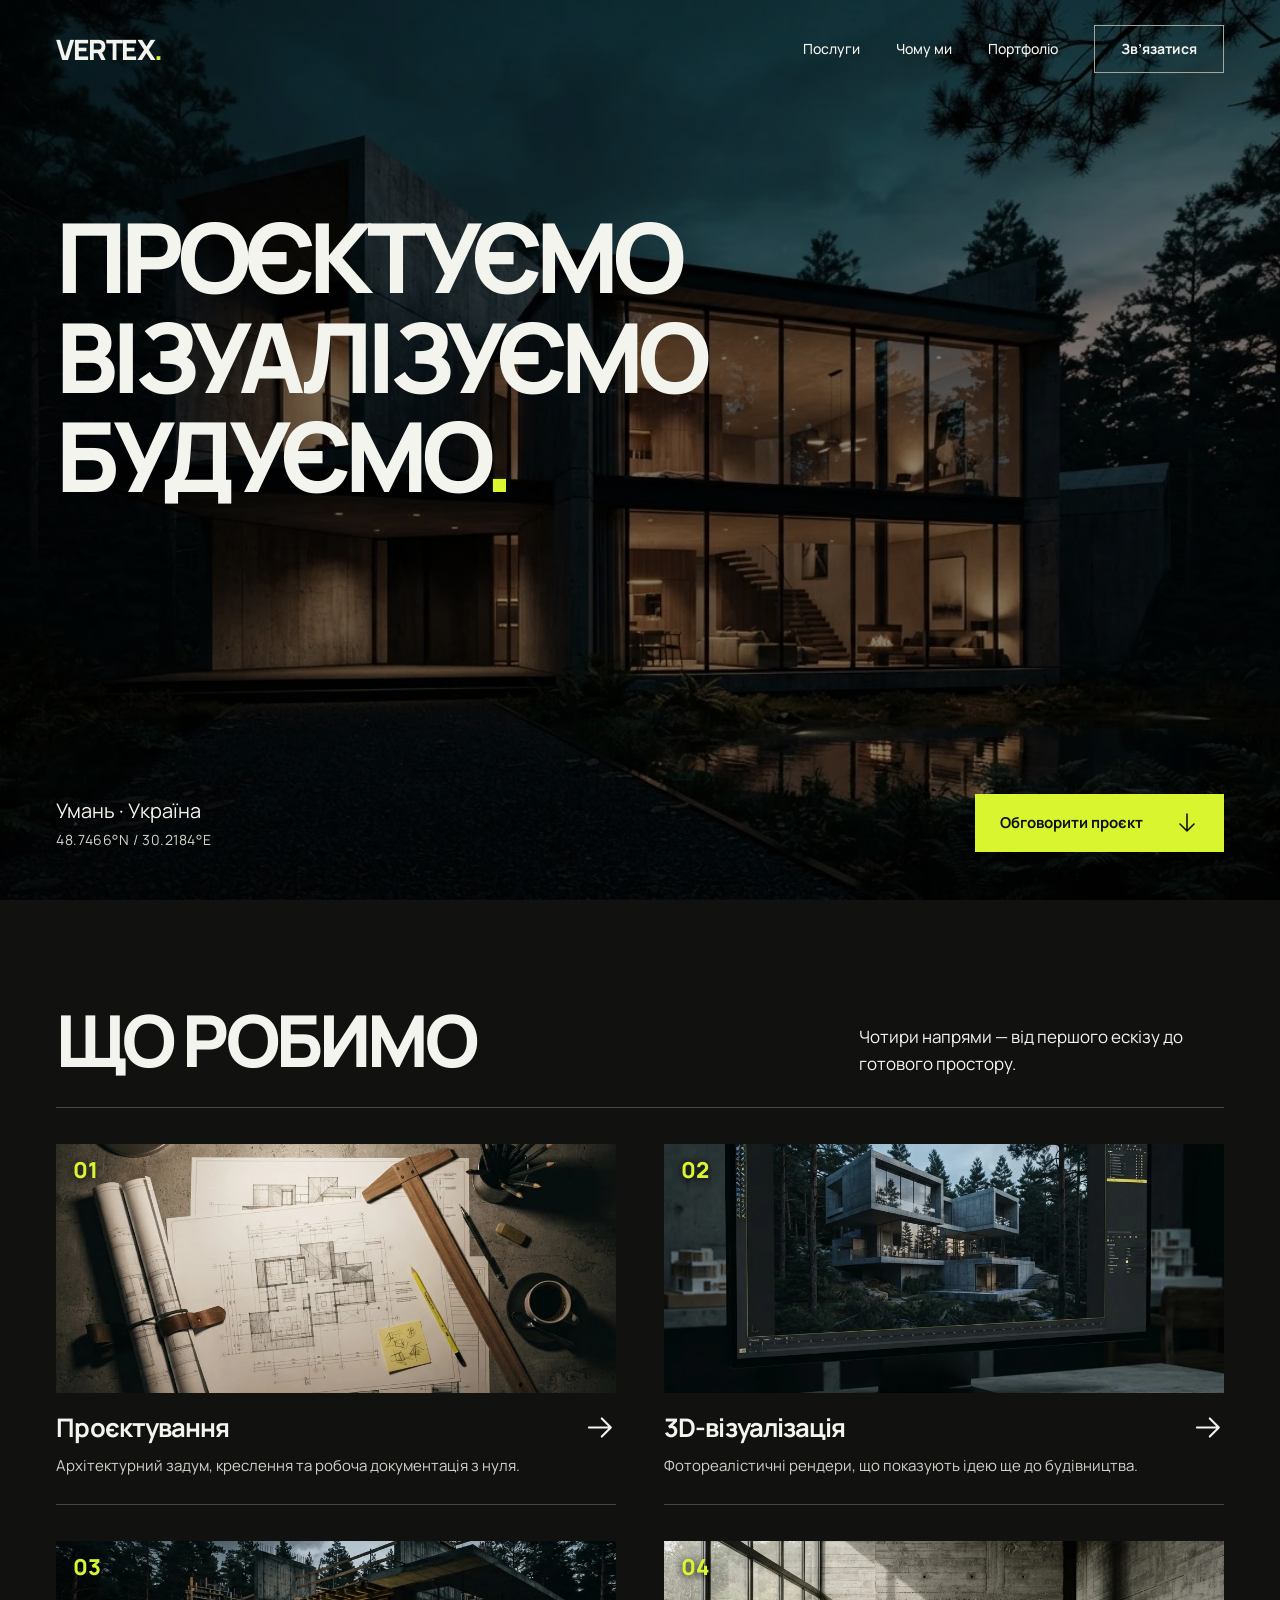
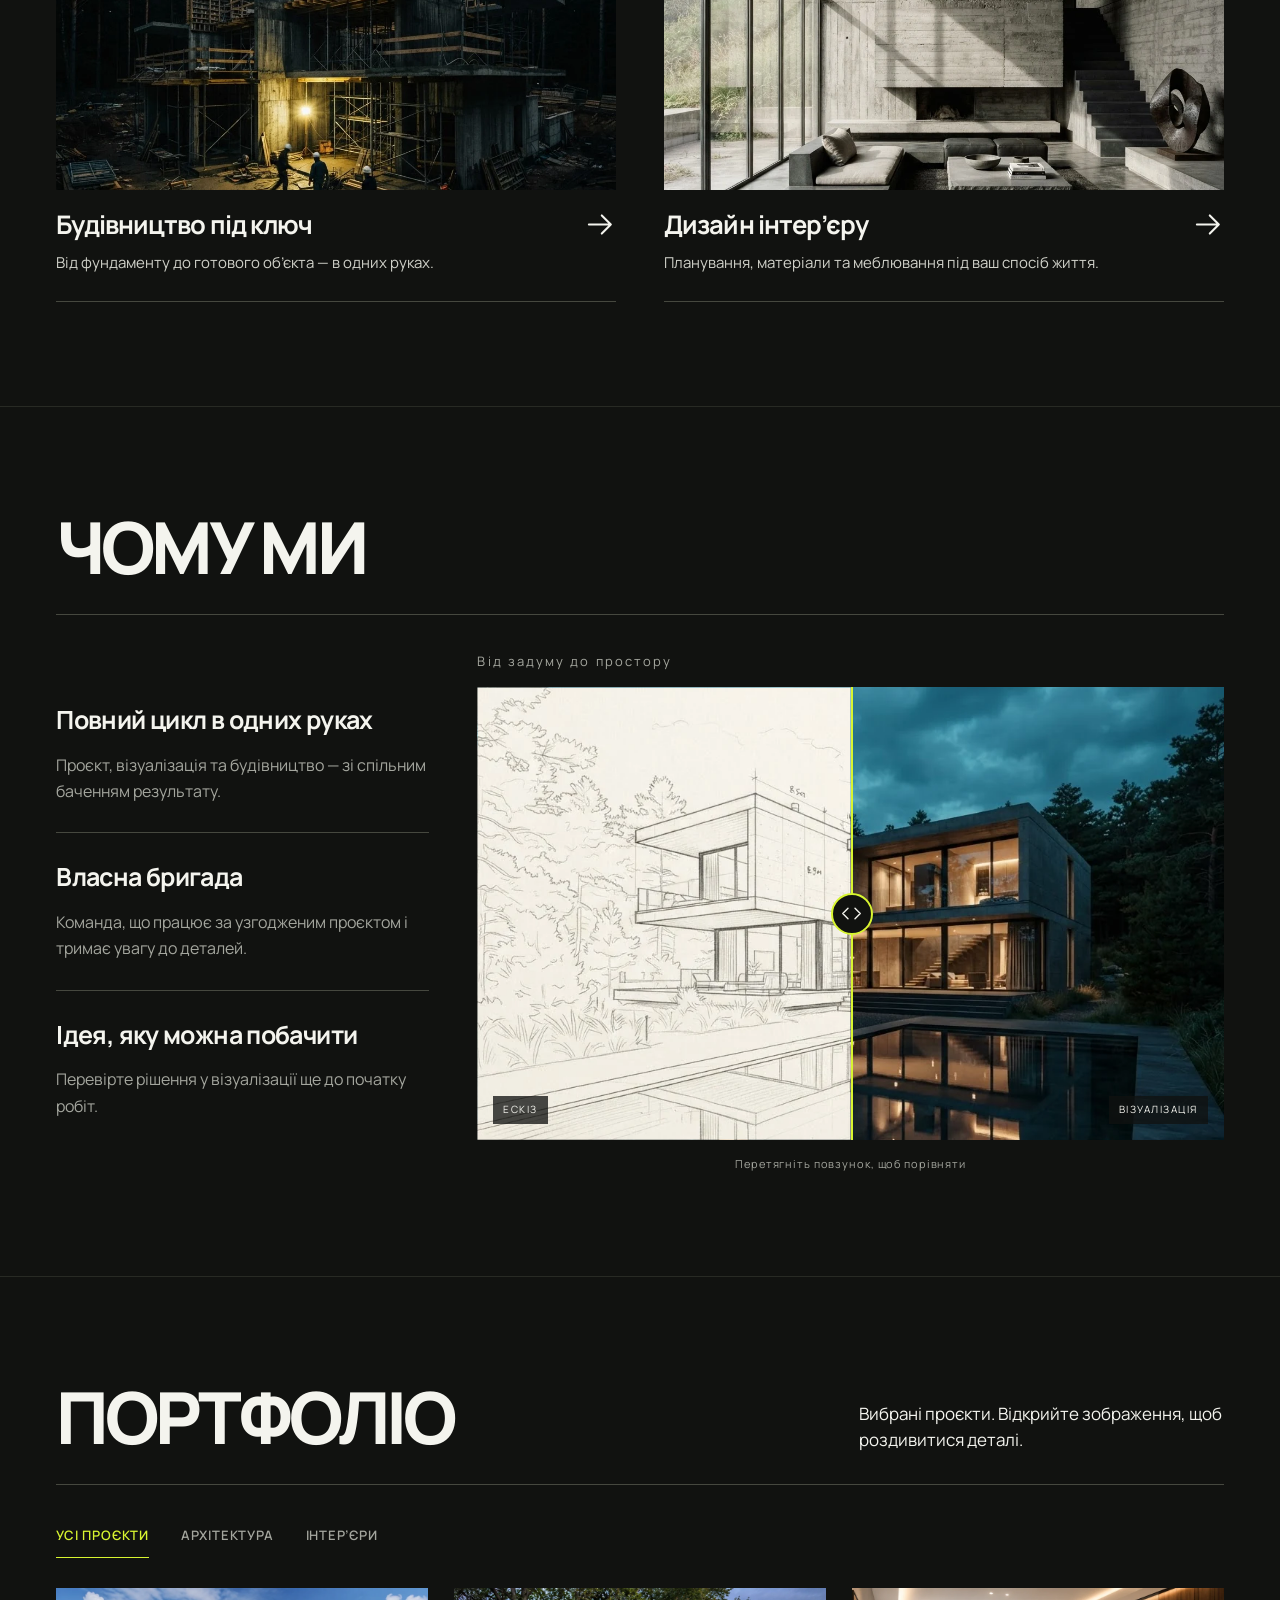
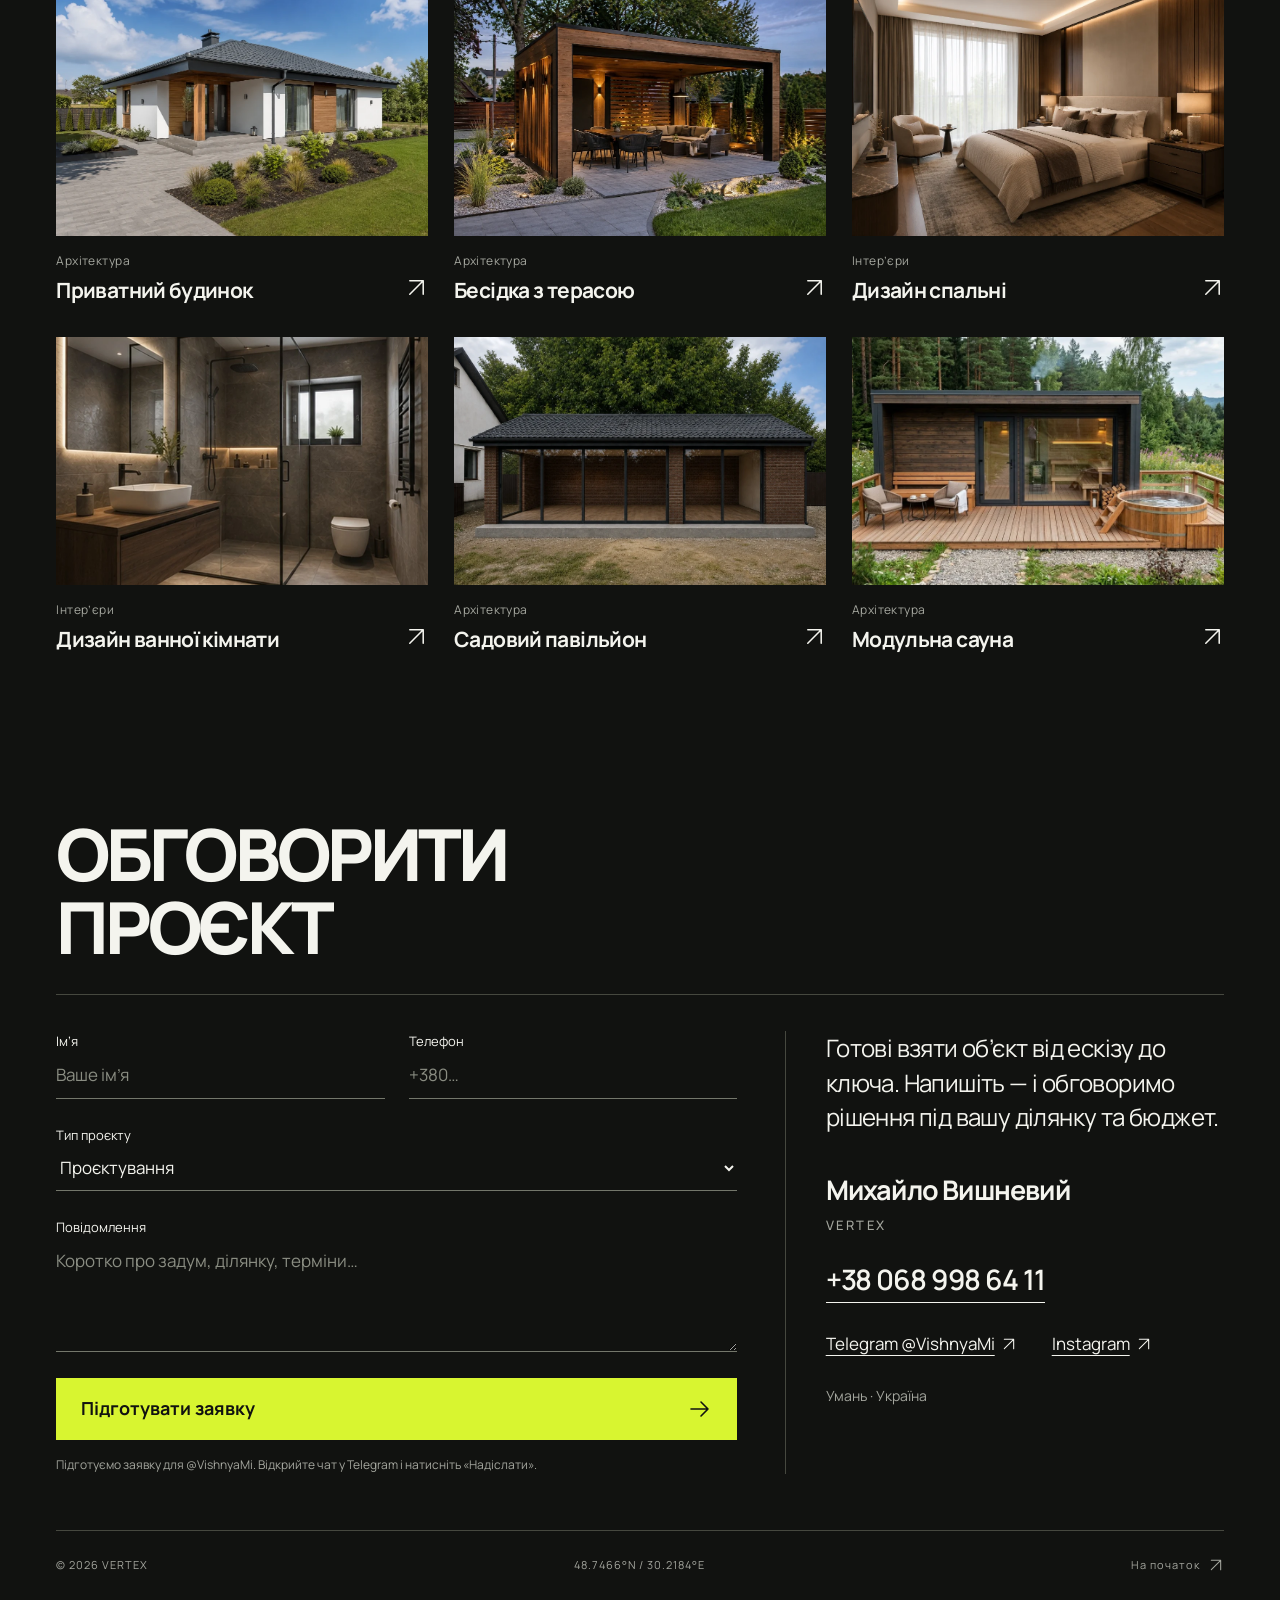
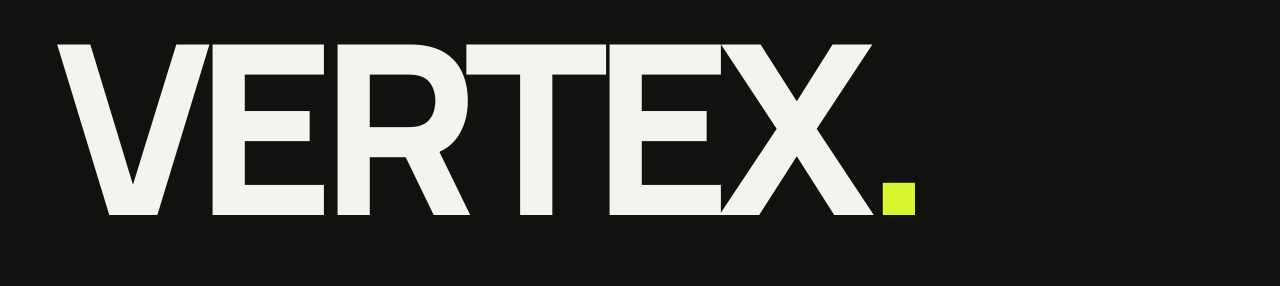
==== commit 690ad245: "Update VERTEX contact to Mykhailo Vyshnevyi and route request drafts to VishnyaMi" ====
--- a/index.html
+++ b/index.html
@@ -5,7 +5,7 @@
   <meta name="viewport" content="width=device-width,initial-scale=1">
   <meta name="theme-color" content="#111210">
   <title>VERTEX — архітектура, візуалізація та дизайн в Умані</title>
-  <meta name="description" content="VERTEX: проєктування, 3D-візуалізація, будівництво під ключ та дизайн інтер’єру в Умані. Від першого ескізу до готового простору. Михайло Карпати, +380689986411.">
+  <meta name="description" content="VERTEX: проєктування, 3D-візуалізація, будівництво під ключ та дизайн інтер’єру в Умані. Від першого ескізу до готового простору. Михайло Вишневий, +380689986411.">
   <link rel="canonical" href="https://vlad15121992.github.io/vertex/">
   <meta property="og:type" content="website">
   <meta property="og:locale" content="uk_UA">
@@ -82,13 +82,13 @@
         <label>Тип проєкту<select name="service" id="service-select"><option>Проєктування</option><option>3D-візуалізація</option><option>Будівництво під ключ</option><option>Дизайн інтер’єру</option></select></label>
         <label>Повідомлення<textarea name="message" placeholder="Коротко про задум, ділянку, терміни…" rows="3" maxlength="2000"></textarea></label>
         <button class="button primary form-submit" type="submit">Підготувати заявку<svg class="icon" aria-hidden="true"><use href="#arrow-right"/></svg></button>
-        <p class="form-note" id="form-note">Підготуємо текст заявки для Telegram. Ви перевірите й надішлете його самостійно.</p>
-        <noscript><p>Щоб підготувати заявку, увімкніть JavaScript або напишіть безпосередньо в <a href="https://t.me/vertex_arch">Telegram</a>.</p></noscript>
-      </form><div class="contact-details"><p class="contact-intro">Готові взяти об’єкт від ескізу до ключа. Напишіть — і обговоримо рішення під вашу ділянку та бюджет.</p><p class="contact-name">Михайло Карпати<span>VERTEX</span></p><a class="phone-link" href="tel:+380689986411">+38 068 998 64 11</a><div class="social-links"><a href="https://t.me/vertex_arch" target="_blank" rel="noopener noreferrer">Telegram<svg class="icon" aria-hidden="true"><use href="#arrow-diagonal"/></svg></a><a href="https://instagram.com/vertex_arch" target="_blank" rel="noopener noreferrer">Instagram<svg class="icon" aria-hidden="true"><use href="#arrow-diagonal"/></svg></a></div><p class="contact-location">Умань · Україна</p></div></div>
+        <p class="form-note" id="form-note">Підготуємо заявку для @VishnyaMi. Відкрийте чат у Telegram і натисніть «Надіслати».</p>
+        <noscript><p>Щоб підготувати заявку, увімкніть JavaScript або напишіть безпосередньо в <a href="https://t.me/VishnyaMi">Telegram</a>.</p></noscript>
+      </form><div class="contact-details"><p class="contact-intro">Готові взяти об’єкт від ескізу до ключа. Напишіть — і обговоримо рішення під вашу ділянку та бюджет.</p><p class="contact-name">Михайло Вишневий<span>VERTEX</span></p><a class="phone-link" href="tel:+380689986411">+38 068 998 64 11</a><div class="social-links"><a href="https://t.me/VishnyaMi" target="_blank" rel="noopener noreferrer">Telegram @VishnyaMi<svg class="icon" aria-hidden="true"><use href="#arrow-diagonal"/></svg></a><a href="https://instagram.com/vertex_arch" target="_blank" rel="noopener noreferrer">Instagram<svg class="icon" aria-hidden="true"><use href="#arrow-diagonal"/></svg></a></div><p class="contact-location">Умань · Україна</p></div></div>
     </section>
   </main>
   <footer class="container site-footer"><div class="footer-meta"><span>© <span id="year">2026</span> VERTEX</span><span>48.7466°N / 30.2184°E</span><a href="#top">На початок<svg class="icon" aria-hidden="true"><use href="#arrow-diagonal"/></svg></a></div><a class="footer-wordmark" href="#top" aria-label="VERTEX — на початок">VERTEX<span>.</span></a></footer>
   <dialog class="lightbox" id="project-dialog" aria-labelledby="lightbox-title"><div class="lightbox-toolbar"><div><span class="lightbox-category" id="lightbox-category"></span><h2 id="lightbox-title"></h2></div><button class="icon-button" type="button" data-close="project-dialog" aria-label="Закрити зображення"><svg class="icon" aria-hidden="true"><use href="#close-icon"/></svg></button></div><div class="lightbox-stage"><img id="lightbox-image" alt=""><button class="icon-button lightbox-prev" type="button" aria-label="Попередній проєкт"><svg class="icon" aria-hidden="true"><use href="#arrow-left"/></svg></button><button class="icon-button lightbox-next" type="button" aria-label="Наступний проєкт"><svg class="icon" aria-hidden="true"><use href="#arrow-right"/></svg></button></div><div class="lightbox-bottom"><p id="lightbox-count" aria-live="polite"></p><a class="button primary" href="#contact" id="lightbox-contact">Обговорити схожий проєкт<svg class="icon" aria-hidden="true"><use href="#arrow-diagonal"/></svg></a></div></dialog>
-  <dialog class="request-dialog" id="request-dialog" aria-labelledby="request-title"><div class="request-heading"><h2 id="request-title">Ваша заявка</h2><button class="icon-button" type="button" data-close="request-dialog" aria-label="Закрити заявку"><svg class="icon" aria-hidden="true"><use href="#close-icon"/></svg></button></div><p>Перевірте текст. Скопіюйте його, відкрийте Telegram та вставте в чат VERTEX.</p><label class="sr-only" for="request-text">Підготовлений текст заявки</label><textarea id="request-text" rows="8" readonly></textarea><div class="request-actions"><button class="button primary" id="copy-request" type="button">Скопіювати текст<svg class="icon" aria-hidden="true"><use href="#arrow-right"/></svg></button><a class="button secondary" href="https://t.me/vertex_arch" target="_blank" rel="noopener noreferrer">Відкрити Telegram<svg class="icon" aria-hidden="true"><use href="#arrow-diagonal"/></svg></a></div><p class="copy-status" id="copy-status" role="status" aria-live="polite">Заявка ще не надіслана. Надішліть її в чаті.</p></dialog>
+  <dialog class="request-dialog" id="request-dialog" aria-labelledby="request-title"><div class="request-heading"><h2 id="request-title">Ваша заявка</h2><button class="icon-button" type="button" data-close="request-dialog" aria-label="Закрити заявку"><svg class="icon" aria-hidden="true"><use href="#close-icon"/></svg></button></div><p>Перевірте заявку та відкрийте чат із Михайлом Вишневим (@VishnyaMi). Текст буде підставлено в Telegram — залишиться натиснути «Надіслати». Якщо текст не з’явиться, скористайтеся кнопкою копіювання.</p><label class="sr-only" for="request-text">Підготовлений текст заявки</label><textarea id="request-text" rows="8" readonly></textarea><div class="request-actions"><button class="button primary" id="copy-request" type="button">Скопіювати текст<svg class="icon" aria-hidden="true"><use href="#arrow-right"/></svg></button><a class="button secondary" id="telegram-request" href="https://t.me/VishnyaMi" target="_blank" rel="noopener noreferrer">Відкрити Telegram<svg class="icon" aria-hidden="true"><use href="#arrow-diagonal"/></svg></a></div><p class="copy-status" id="copy-status" role="status" aria-live="polite">Заявка ще не надіслана. Надішліть її в чаті.</p></dialog>
 </body>
 </html>
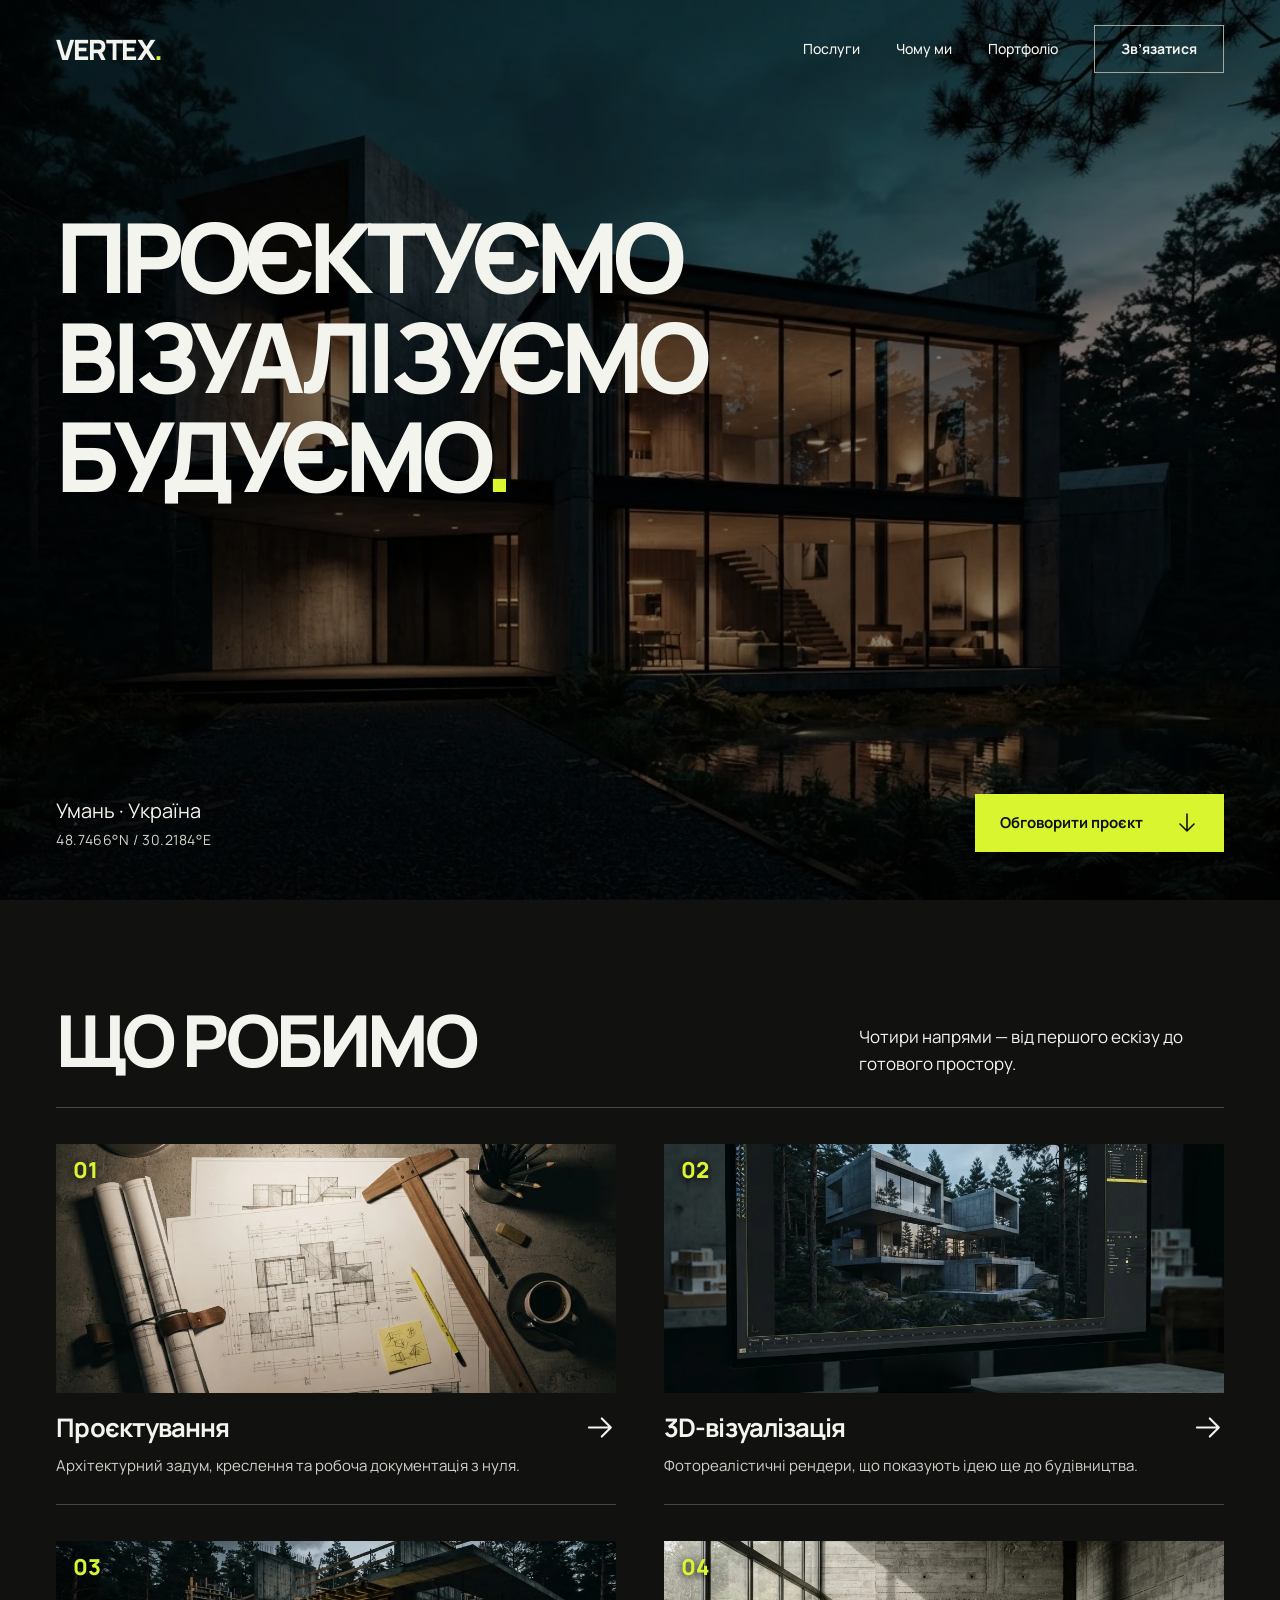
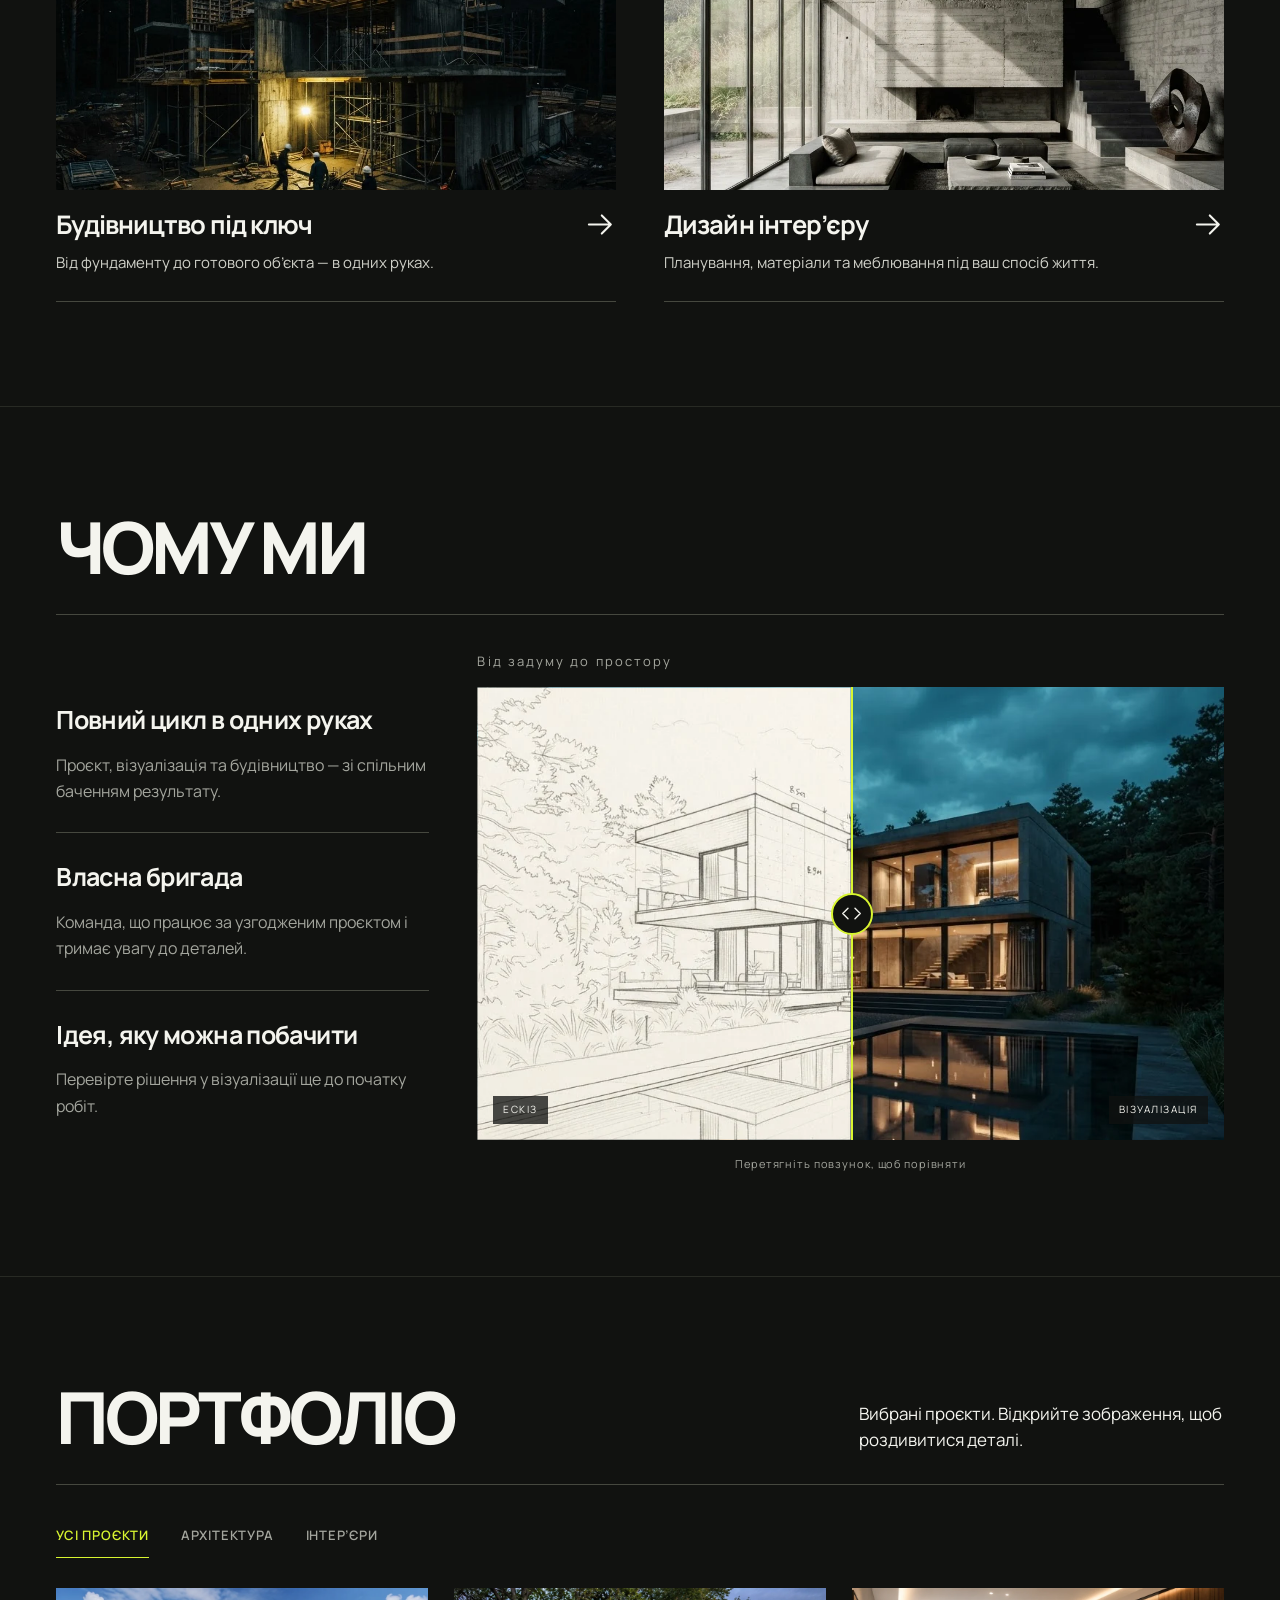
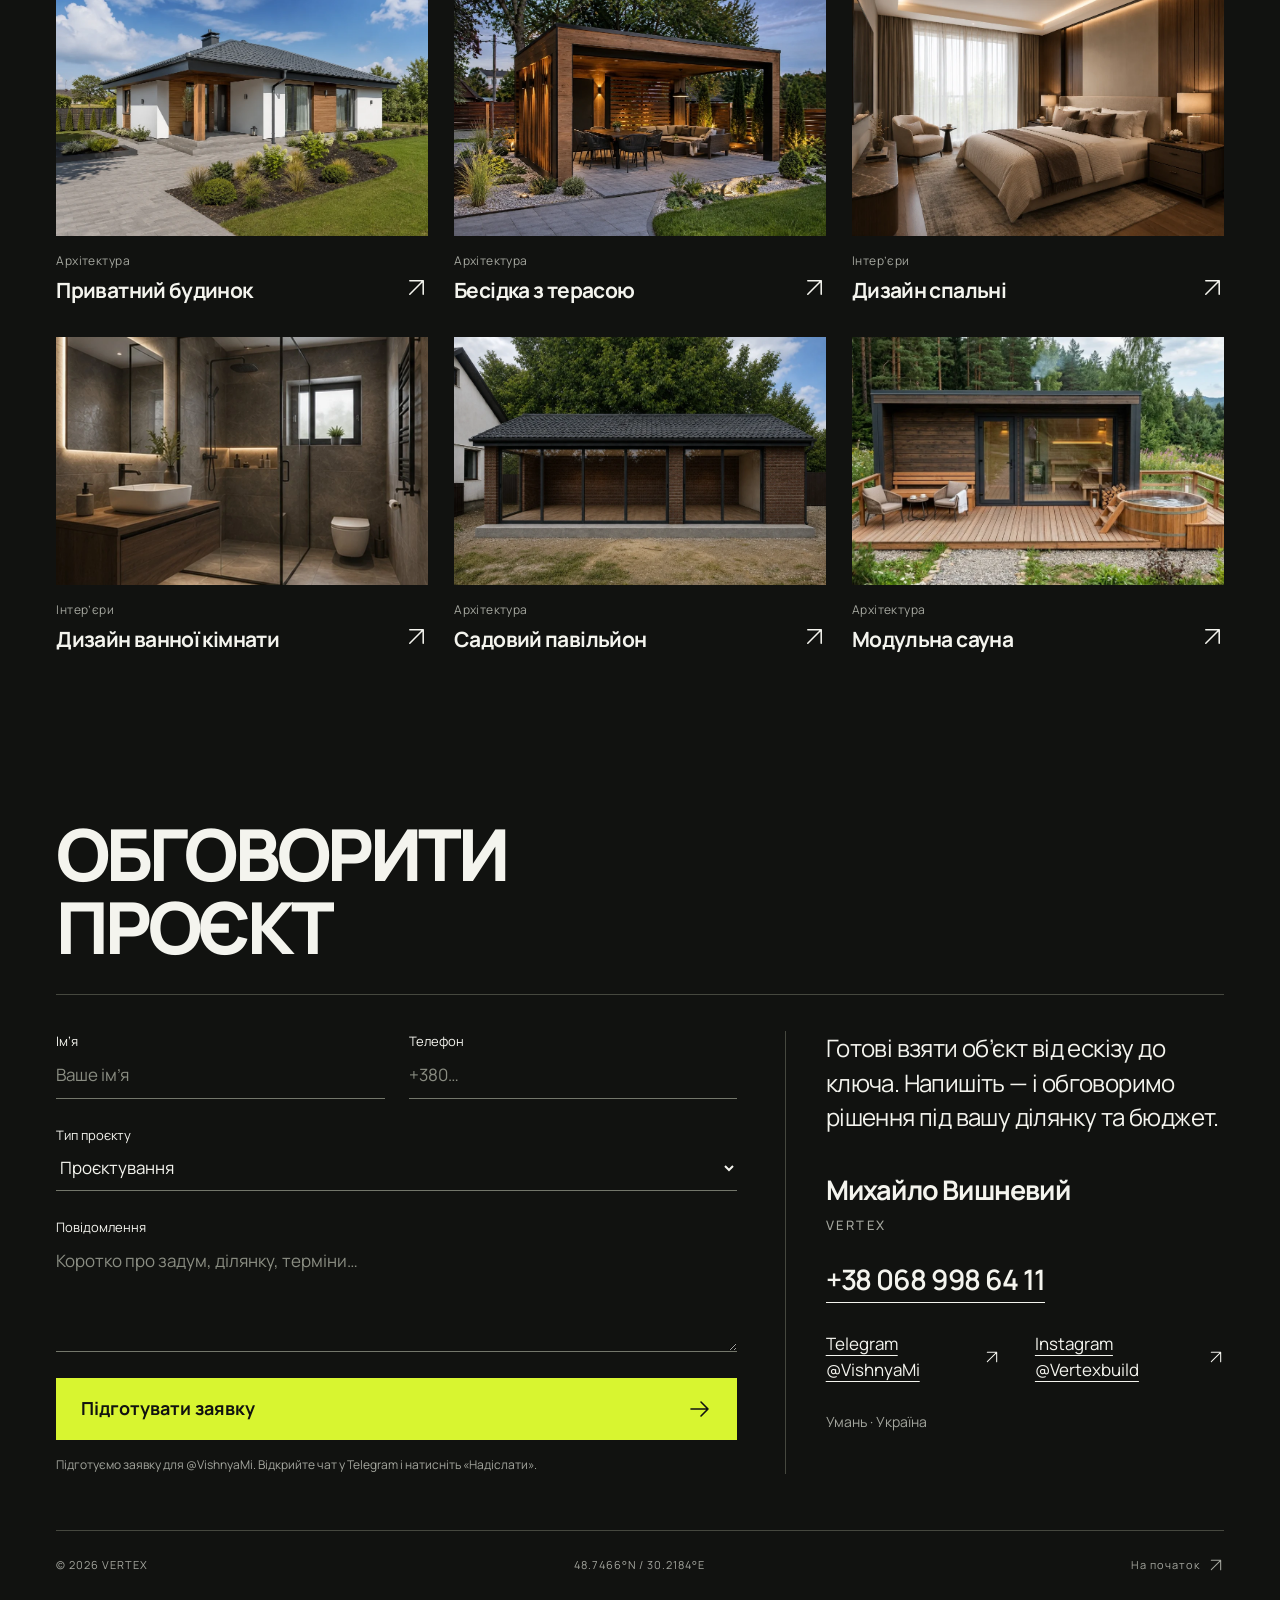
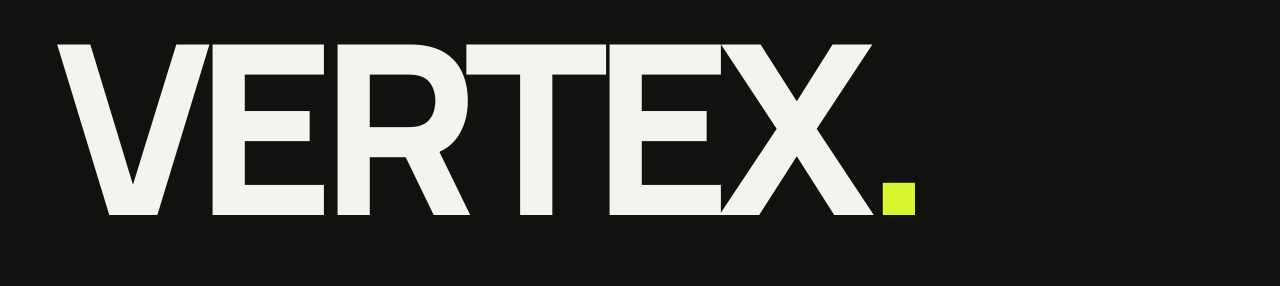
==== commit 982f916f: "Update Instagram profile link and label to @Vertexbuild" ====
--- a/index.html
+++ b/index.html
@@ -84,7 +84,7 @@
         <button class="button primary form-submit" type="submit">Підготувати заявку<svg class="icon" aria-hidden="true"><use href="#arrow-right"/></svg></button>
         <p class="form-note" id="form-note">Підготуємо заявку для @VishnyaMi. Відкрийте чат у Telegram і натисніть «Надіслати».</p>
         <noscript><p>Щоб підготувати заявку, увімкніть JavaScript або напишіть безпосередньо в <a href="https://t.me/VishnyaMi">Telegram</a>.</p></noscript>
-      </form><div class="contact-details"><p class="contact-intro">Готові взяти об’єкт від ескізу до ключа. Напишіть — і обговоримо рішення під вашу ділянку та бюджет.</p><p class="contact-name">Михайло Вишневий<span>VERTEX</span></p><a class="phone-link" href="tel:+380689986411">+38 068 998 64 11</a><div class="social-links"><a href="https://t.me/VishnyaMi" target="_blank" rel="noopener noreferrer">Telegram @VishnyaMi<svg class="icon" aria-hidden="true"><use href="#arrow-diagonal"/></svg></a><a href="https://instagram.com/vertex_arch" target="_blank" rel="noopener noreferrer">Instagram<svg class="icon" aria-hidden="true"><use href="#arrow-diagonal"/></svg></a></div><p class="contact-location">Умань · Україна</p></div></div>
+      </form><div class="contact-details"><p class="contact-intro">Готові взяти об’єкт від ескізу до ключа. Напишіть — і обговоримо рішення під вашу ділянку та бюджет.</p><p class="contact-name">Михайло Вишневий<span>VERTEX</span></p><a class="phone-link" href="tel:+380689986411">+38 068 998 64 11</a><div class="social-links"><a href="https://t.me/VishnyaMi" target="_blank" rel="noopener noreferrer">Telegram @VishnyaMi<svg class="icon" aria-hidden="true"><use href="#arrow-diagonal"/></svg></a><a href="https://www.instagram.com/Vertexbuild/" target="_blank" rel="noopener noreferrer">Instagram @Vertexbuild<svg class="icon" aria-hidden="true"><use href="#arrow-diagonal"/></svg></a></div><p class="contact-location">Умань · Україна</p></div></div>
     </section>
   </main>
   <footer class="container site-footer"><div class="footer-meta"><span>© <span id="year">2026</span> VERTEX</span><span>48.7466°N / 30.2184°E</span><a href="#top">На початок<svg class="icon" aria-hidden="true"><use href="#arrow-diagonal"/></svg></a></div><a class="footer-wordmark" href="#top" aria-label="VERTEX — на початок">VERTEX<span>.</span></a></footer>
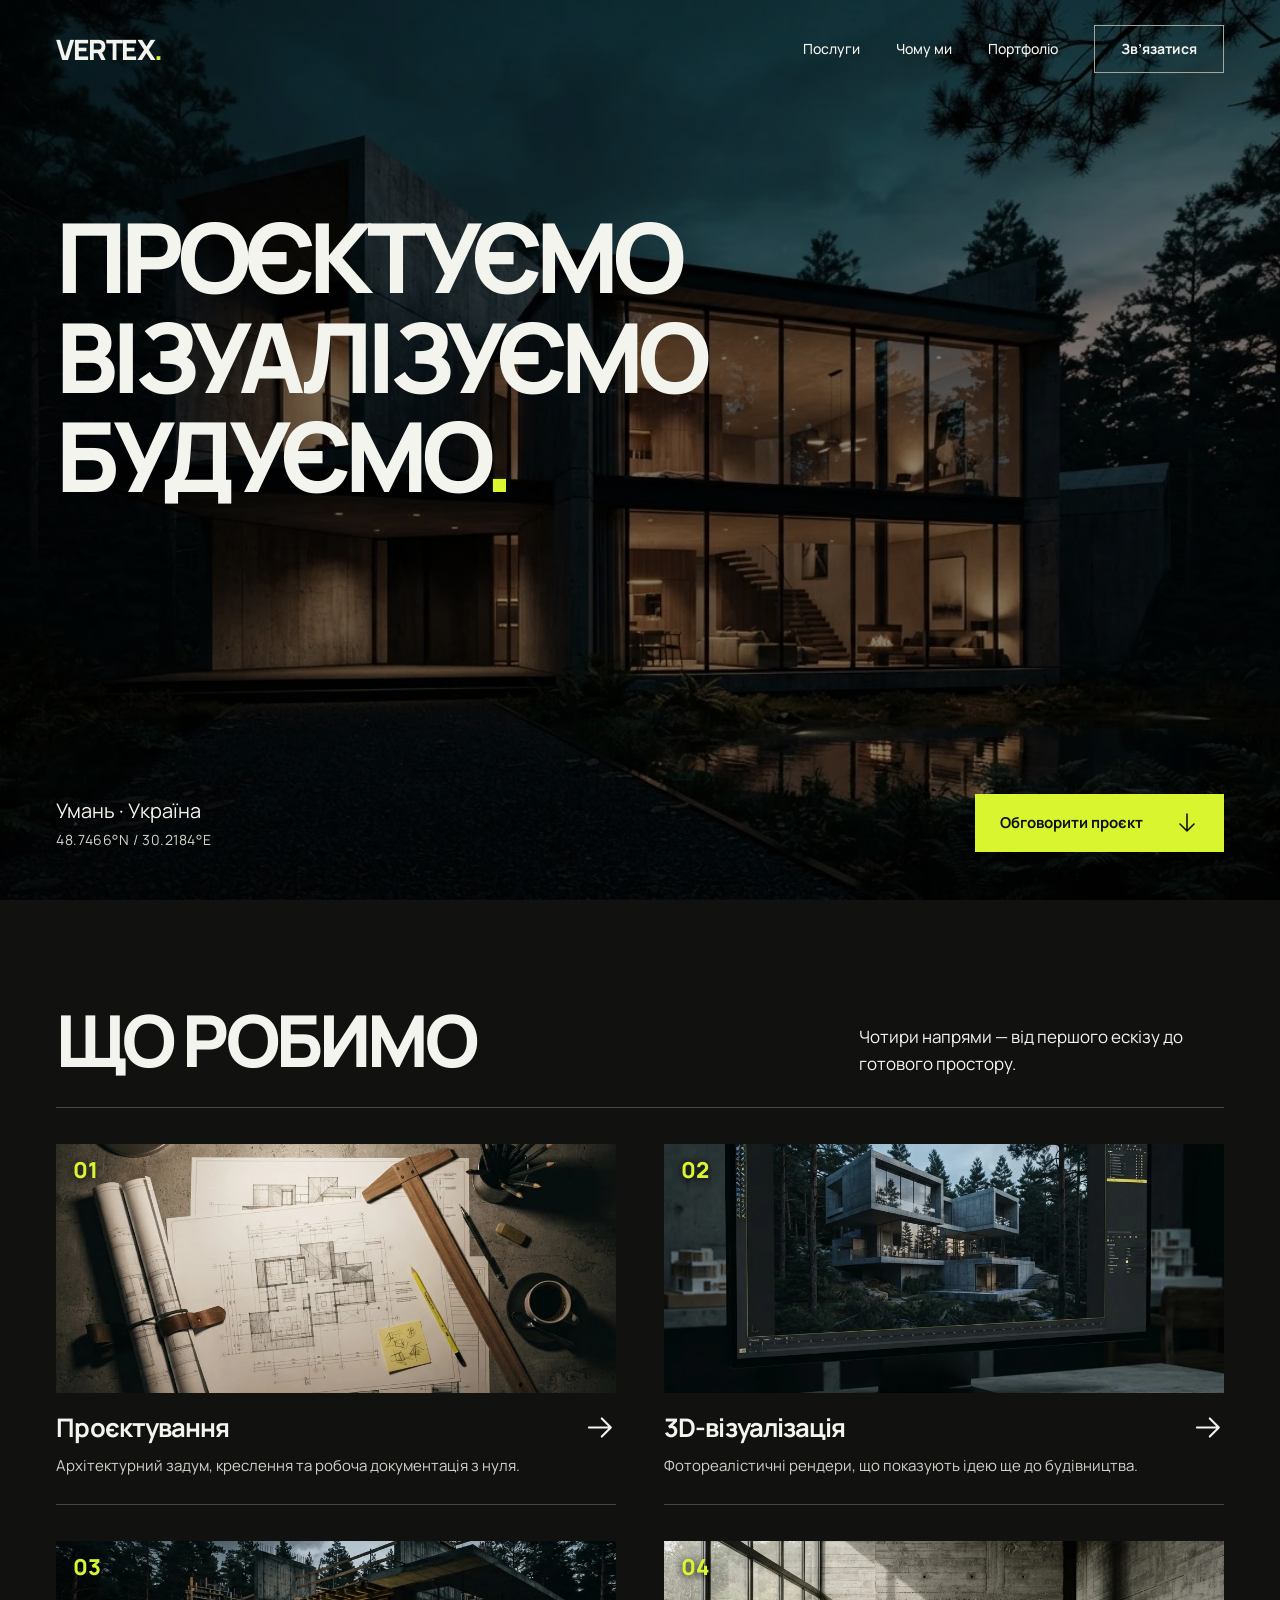
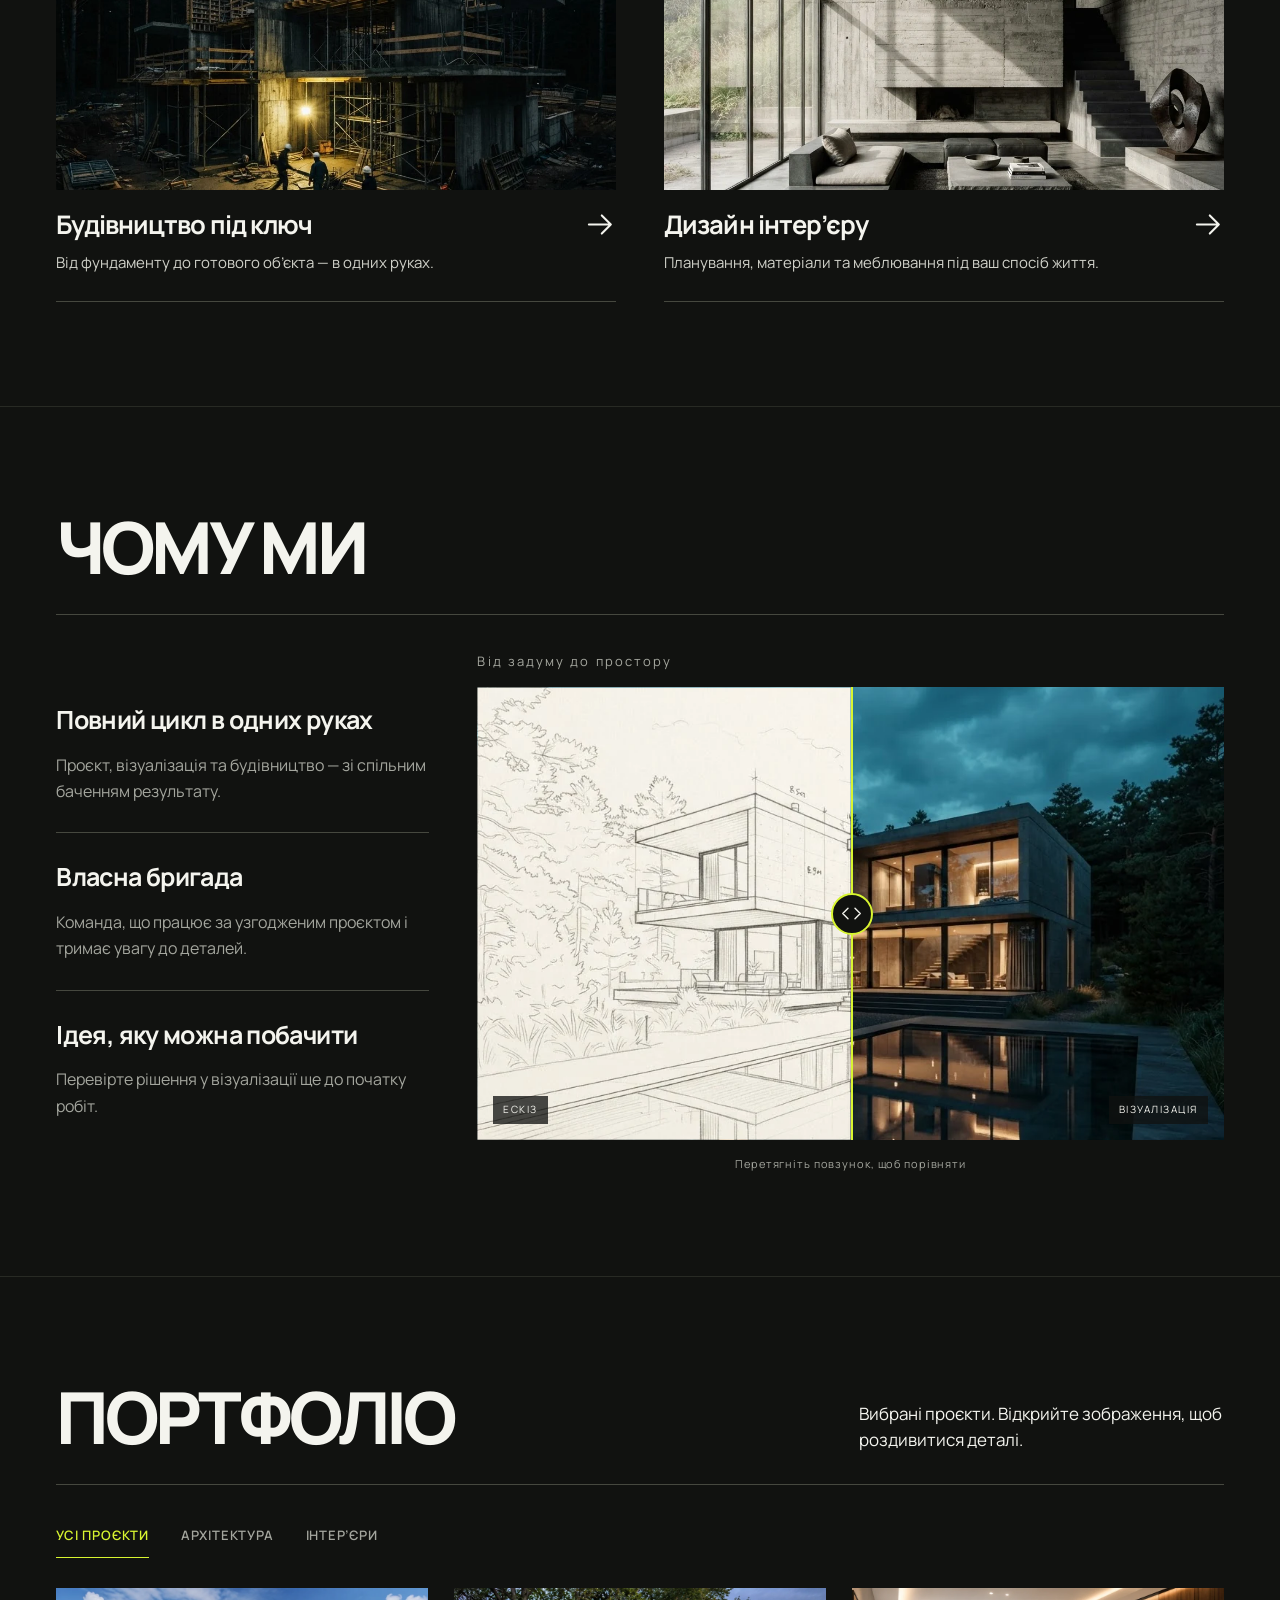
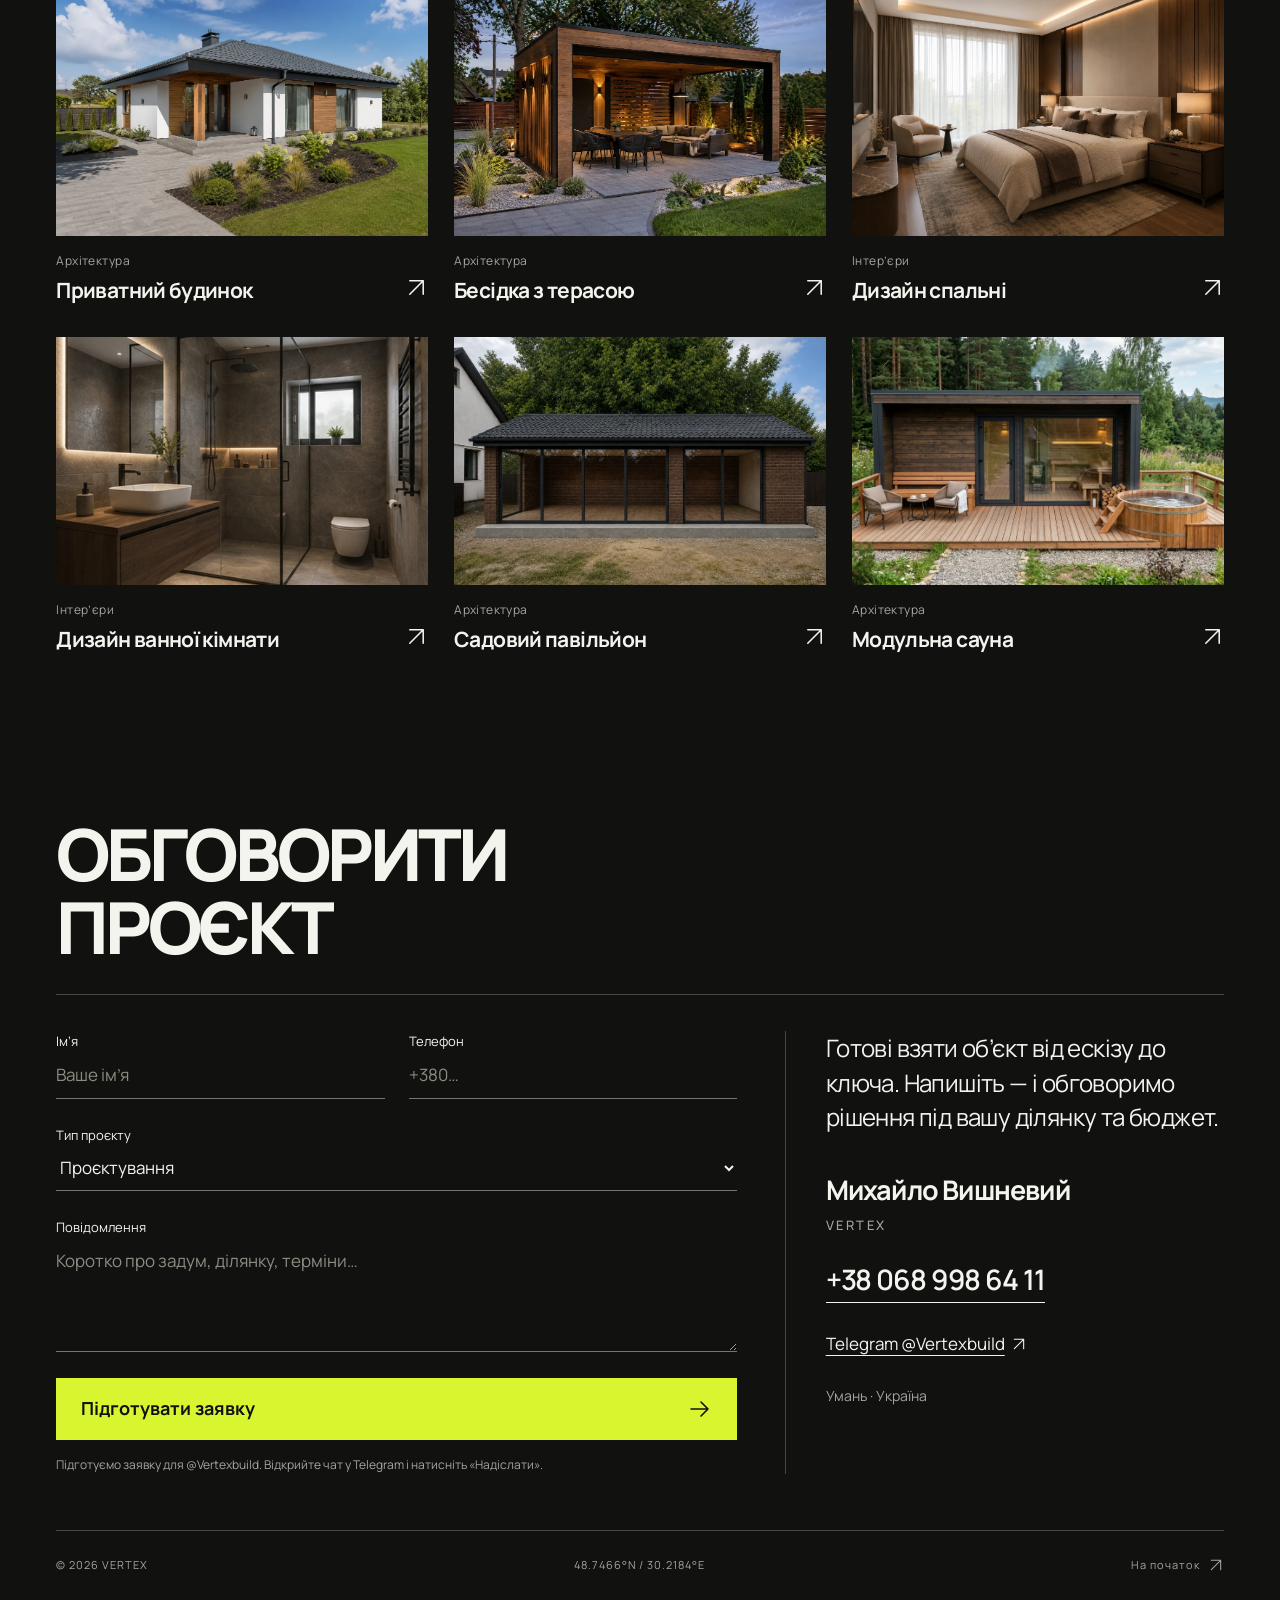
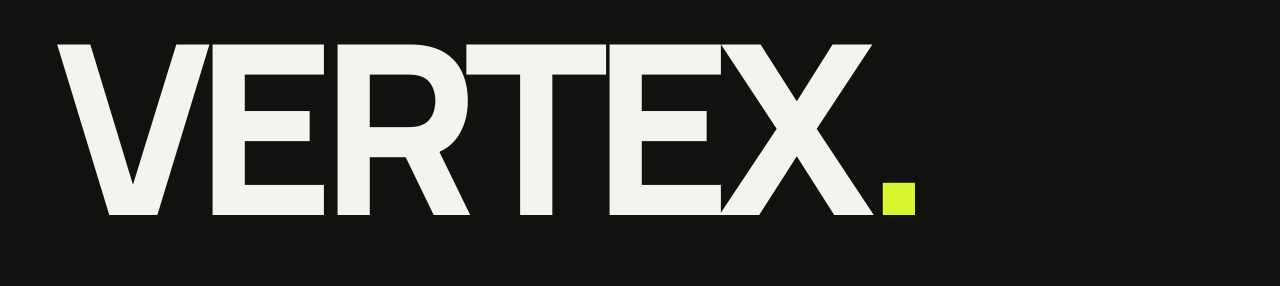
==== commit ec8de80d: "Correct Telegram to @Vertexbuild and remove Instagram contact" ====
--- a/index.html
+++ b/index.html
@@ -82,13 +82,13 @@
         <label>Тип проєкту<select name="service" id="service-select"><option>Проєктування</option><option>3D-візуалізація</option><option>Будівництво під ключ</option><option>Дизайн інтер’єру</option></select></label>
         <label>Повідомлення<textarea name="message" placeholder="Коротко про задум, ділянку, терміни…" rows="3" maxlength="2000"></textarea></label>
         <button class="button primary form-submit" type="submit">Підготувати заявку<svg class="icon" aria-hidden="true"><use href="#arrow-right"/></svg></button>
-        <p class="form-note" id="form-note">Підготуємо заявку для @VishnyaMi. Відкрийте чат у Telegram і натисніть «Надіслати».</p>
-        <noscript><p>Щоб підготувати заявку, увімкніть JavaScript або напишіть безпосередньо в <a href="https://t.me/VishnyaMi">Telegram</a>.</p></noscript>
-      </form><div class="contact-details"><p class="contact-intro">Готові взяти об’єкт від ескізу до ключа. Напишіть — і обговоримо рішення під вашу ділянку та бюджет.</p><p class="contact-name">Михайло Вишневий<span>VERTEX</span></p><a class="phone-link" href="tel:+380689986411">+38 068 998 64 11</a><div class="social-links"><a href="https://t.me/VishnyaMi" target="_blank" rel="noopener noreferrer">Telegram @VishnyaMi<svg class="icon" aria-hidden="true"><use href="#arrow-diagonal"/></svg></a><a href="https://www.instagram.com/Vertexbuild/" target="_blank" rel="noopener noreferrer">Instagram @Vertexbuild<svg class="icon" aria-hidden="true"><use href="#arrow-diagonal"/></svg></a></div><p class="contact-location">Умань · Україна</p></div></div>
+        <p class="form-note" id="form-note">Підготуємо заявку для @Vertexbuild. Відкрийте чат у Telegram і натисніть «Надіслати».</p>
+        <noscript><p>Щоб підготувати заявку, увімкніть JavaScript або напишіть безпосередньо в <a href="https://t.me/Vertexbuild">Telegram</a>.</p></noscript>
+      </form><div class="contact-details"><p class="contact-intro">Готові взяти об’єкт від ескізу до ключа. Напишіть — і обговоримо рішення під вашу ділянку та бюджет.</p><p class="contact-name">Михайло Вишневий<span>VERTEX</span></p><a class="phone-link" href="tel:+380689986411">+38 068 998 64 11</a><div class="social-links"><a href="https://t.me/Vertexbuild" target="_blank" rel="noopener noreferrer">Telegram @Vertexbuild<svg class="icon" aria-hidden="true"><use href="#arrow-diagonal"/></svg></a></div><p class="contact-location">Умань · Україна</p></div></div>
     </section>
   </main>
   <footer class="container site-footer"><div class="footer-meta"><span>© <span id="year">2026</span> VERTEX</span><span>48.7466°N / 30.2184°E</span><a href="#top">На початок<svg class="icon" aria-hidden="true"><use href="#arrow-diagonal"/></svg></a></div><a class="footer-wordmark" href="#top" aria-label="VERTEX — на початок">VERTEX<span>.</span></a></footer>
   <dialog class="lightbox" id="project-dialog" aria-labelledby="lightbox-title"><div class="lightbox-toolbar"><div><span class="lightbox-category" id="lightbox-category"></span><h2 id="lightbox-title"></h2></div><button class="icon-button" type="button" data-close="project-dialog" aria-label="Закрити зображення"><svg class="icon" aria-hidden="true"><use href="#close-icon"/></svg></button></div><div class="lightbox-stage"><img id="lightbox-image" alt=""><button class="icon-button lightbox-prev" type="button" aria-label="Попередній проєкт"><svg class="icon" aria-hidden="true"><use href="#arrow-left"/></svg></button><button class="icon-button lightbox-next" type="button" aria-label="Наступний проєкт"><svg class="icon" aria-hidden="true"><use href="#arrow-right"/></svg></button></div><div class="lightbox-bottom"><p id="lightbox-count" aria-live="polite"></p><a class="button primary" href="#contact" id="lightbox-contact">Обговорити схожий проєкт<svg class="icon" aria-hidden="true"><use href="#arrow-diagonal"/></svg></a></div></dialog>
-  <dialog class="request-dialog" id="request-dialog" aria-labelledby="request-title"><div class="request-heading"><h2 id="request-title">Ваша заявка</h2><button class="icon-button" type="button" data-close="request-dialog" aria-label="Закрити заявку"><svg class="icon" aria-hidden="true"><use href="#close-icon"/></svg></button></div><p>Перевірте заявку та відкрийте чат із Михайлом Вишневим (@VishnyaMi). Текст буде підставлено в Telegram — залишиться натиснути «Надіслати». Якщо текст не з’явиться, скористайтеся кнопкою копіювання.</p><label class="sr-only" for="request-text">Підготовлений текст заявки</label><textarea id="request-text" rows="8" readonly></textarea><div class="request-actions"><button class="button primary" id="copy-request" type="button">Скопіювати текст<svg class="icon" aria-hidden="true"><use href="#arrow-right"/></svg></button><a class="button secondary" id="telegram-request" href="https://t.me/VishnyaMi" target="_blank" rel="noopener noreferrer">Відкрити Telegram<svg class="icon" aria-hidden="true"><use href="#arrow-diagonal"/></svg></a></div><p class="copy-status" id="copy-status" role="status" aria-live="polite">Заявка ще не надіслана. Надішліть її в чаті.</p></dialog>
+  <dialog class="request-dialog" id="request-dialog" aria-labelledby="request-title"><div class="request-heading"><h2 id="request-title">Ваша заявка</h2><button class="icon-button" type="button" data-close="request-dialog" aria-label="Закрити заявку"><svg class="icon" aria-hidden="true"><use href="#close-icon"/></svg></button></div><p>Перевірте заявку та відкрийте чат із Михайлом Вишневим (@Vertexbuild). Текст буде підставлено в Telegram — залишиться натиснути «Надіслати». Якщо текст не з’явиться, скористайтеся кнопкою копіювання.</p><label class="sr-only" for="request-text">Підготовлений текст заявки</label><textarea id="request-text" rows="8" readonly></textarea><div class="request-actions"><button class="button primary" id="copy-request" type="button">Скопіювати текст<svg class="icon" aria-hidden="true"><use href="#arrow-right"/></svg></button><a class="button secondary" id="telegram-request" href="https://t.me/Vertexbuild" target="_blank" rel="noopener noreferrer">Відкрити Telegram<svg class="icon" aria-hidden="true"><use href="#arrow-diagonal"/></svg></a></div><p class="copy-status" id="copy-status" role="status" aria-live="polite">Заявка ще не надіслана. Надішліть її в чаті.</p></dialog>
 </body>
 </html>
